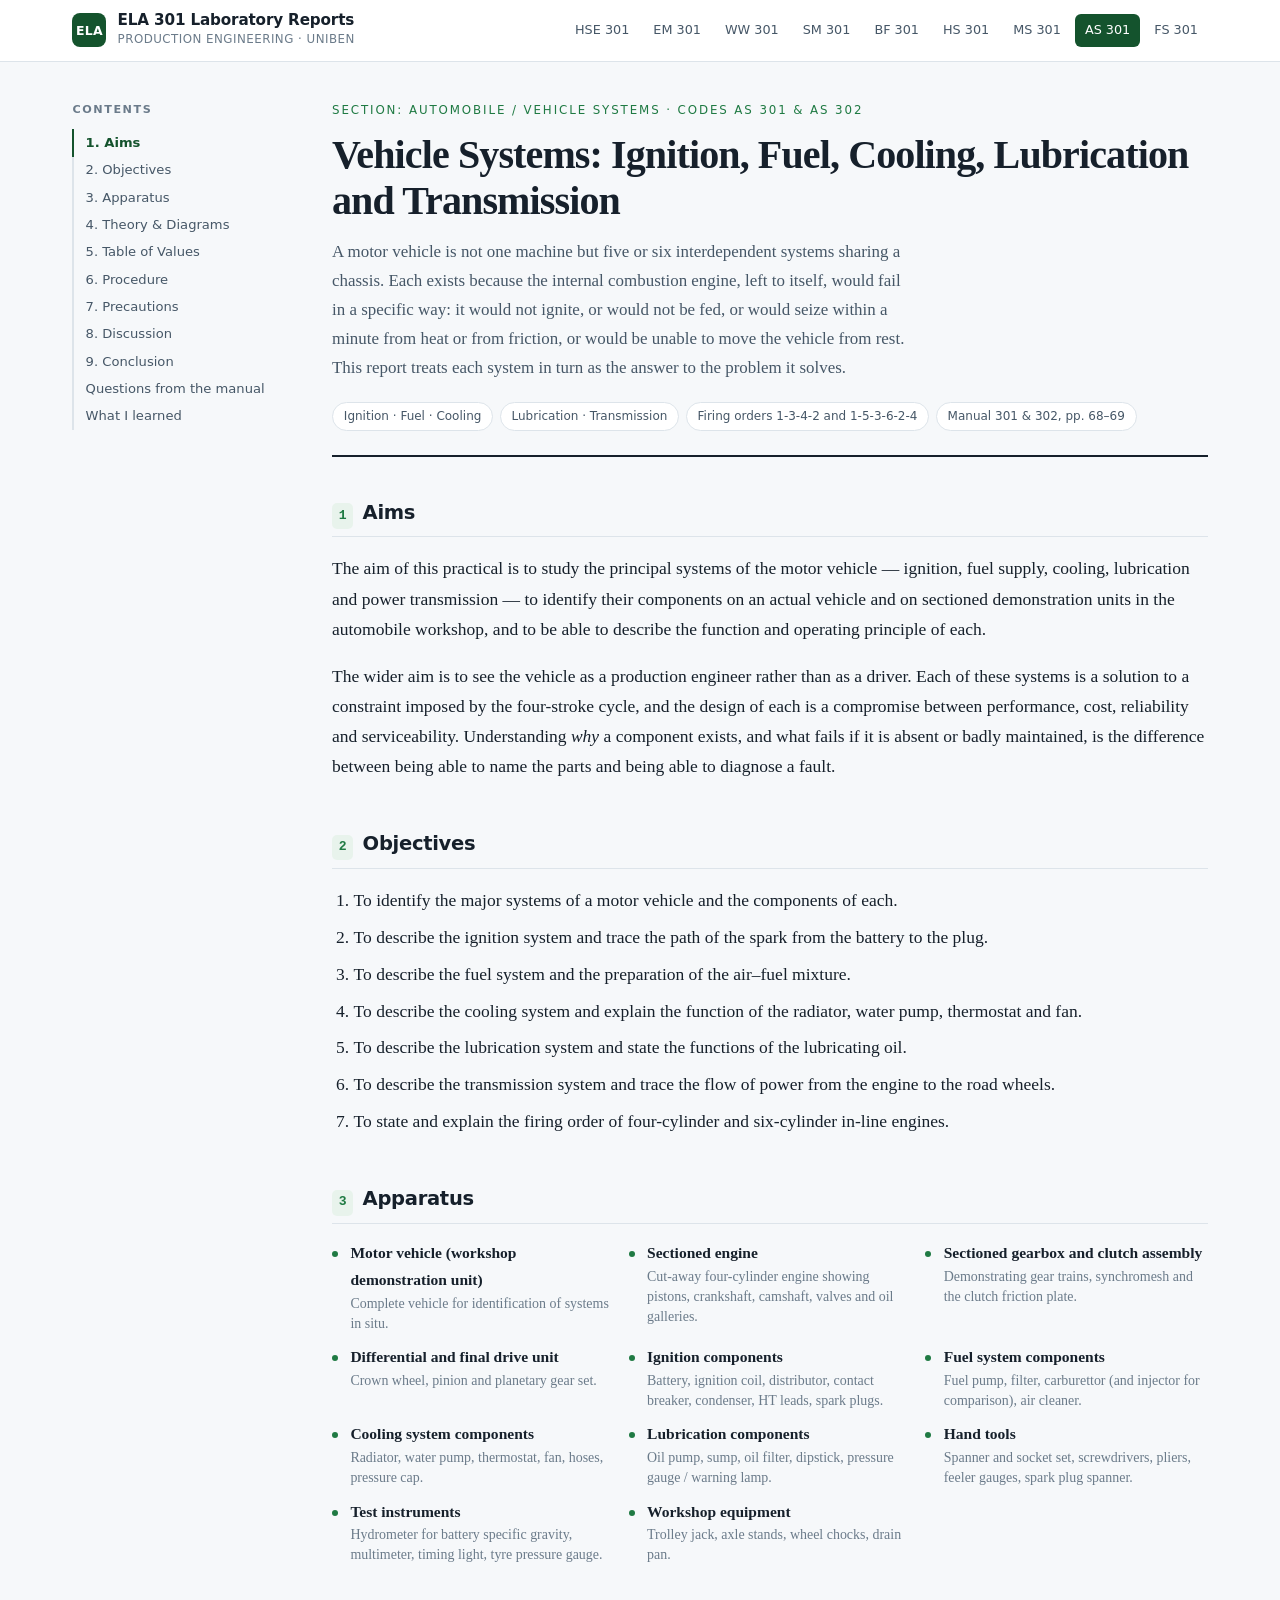
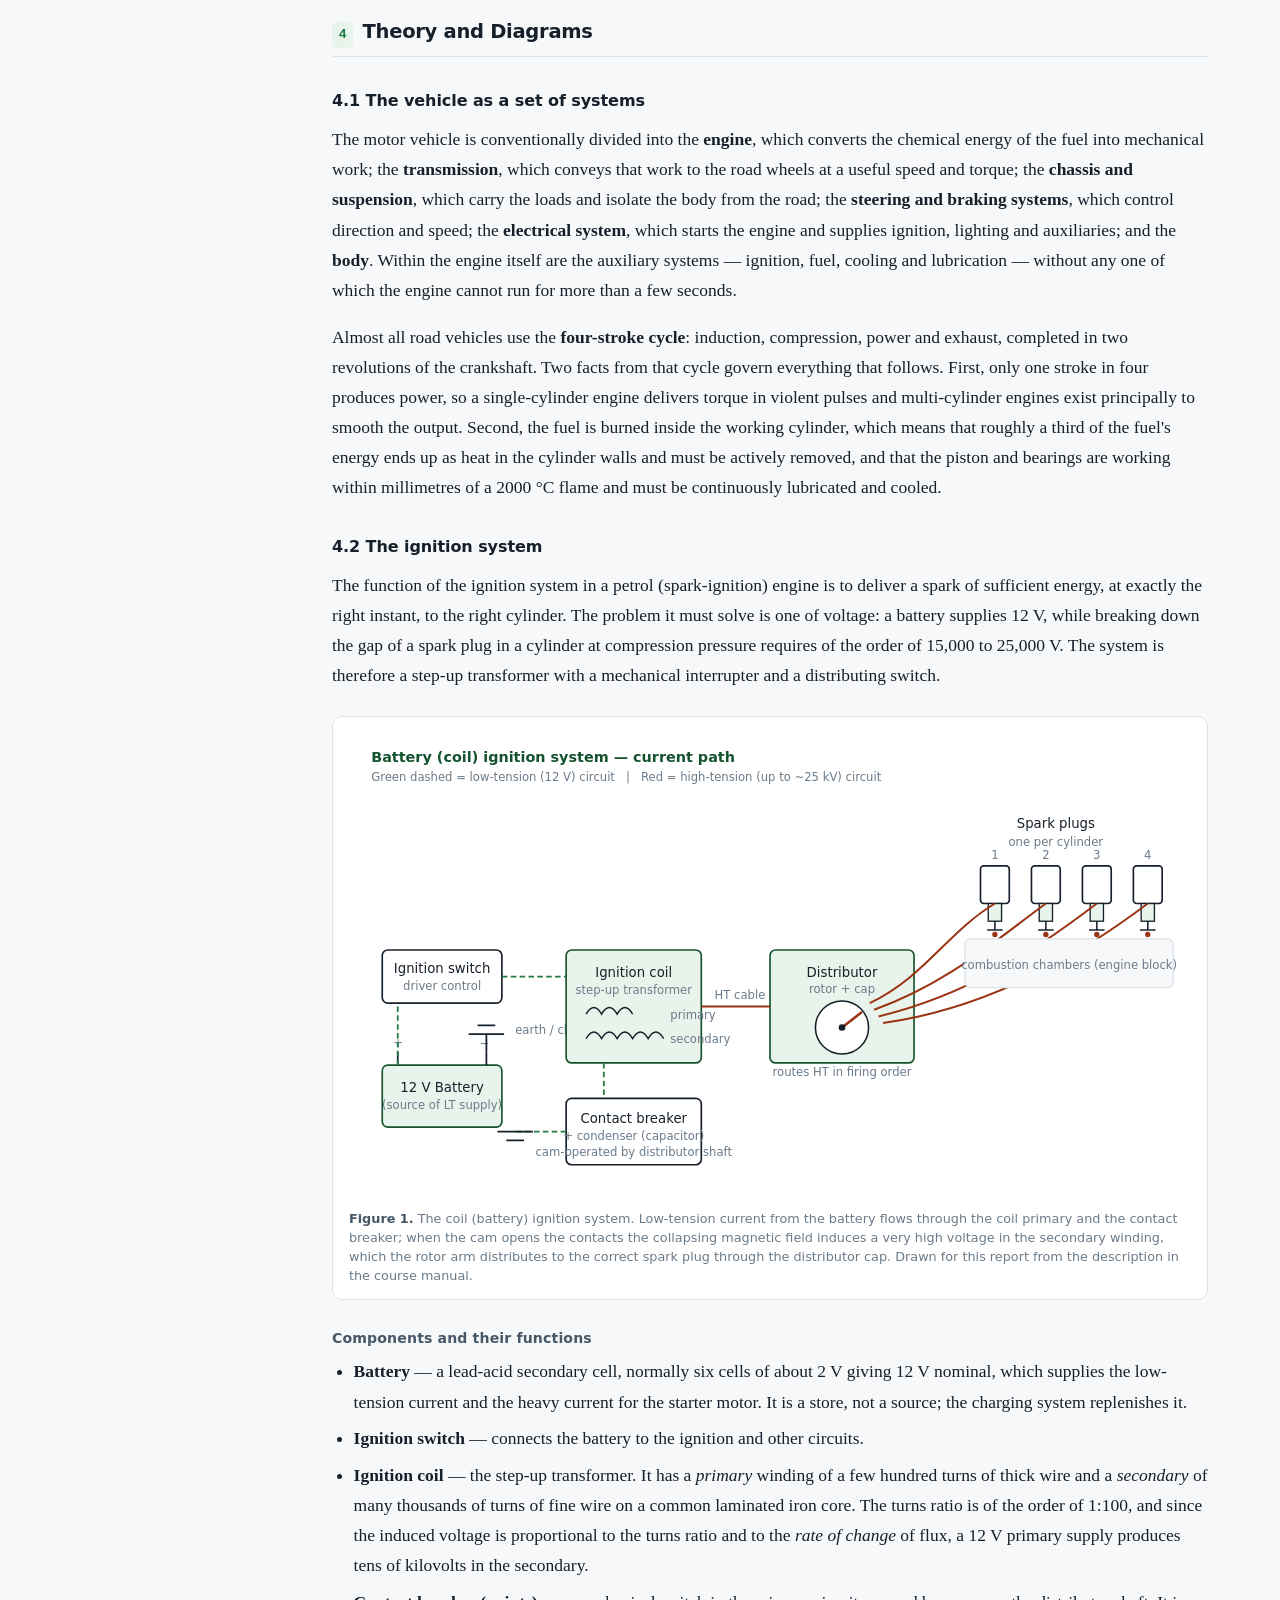
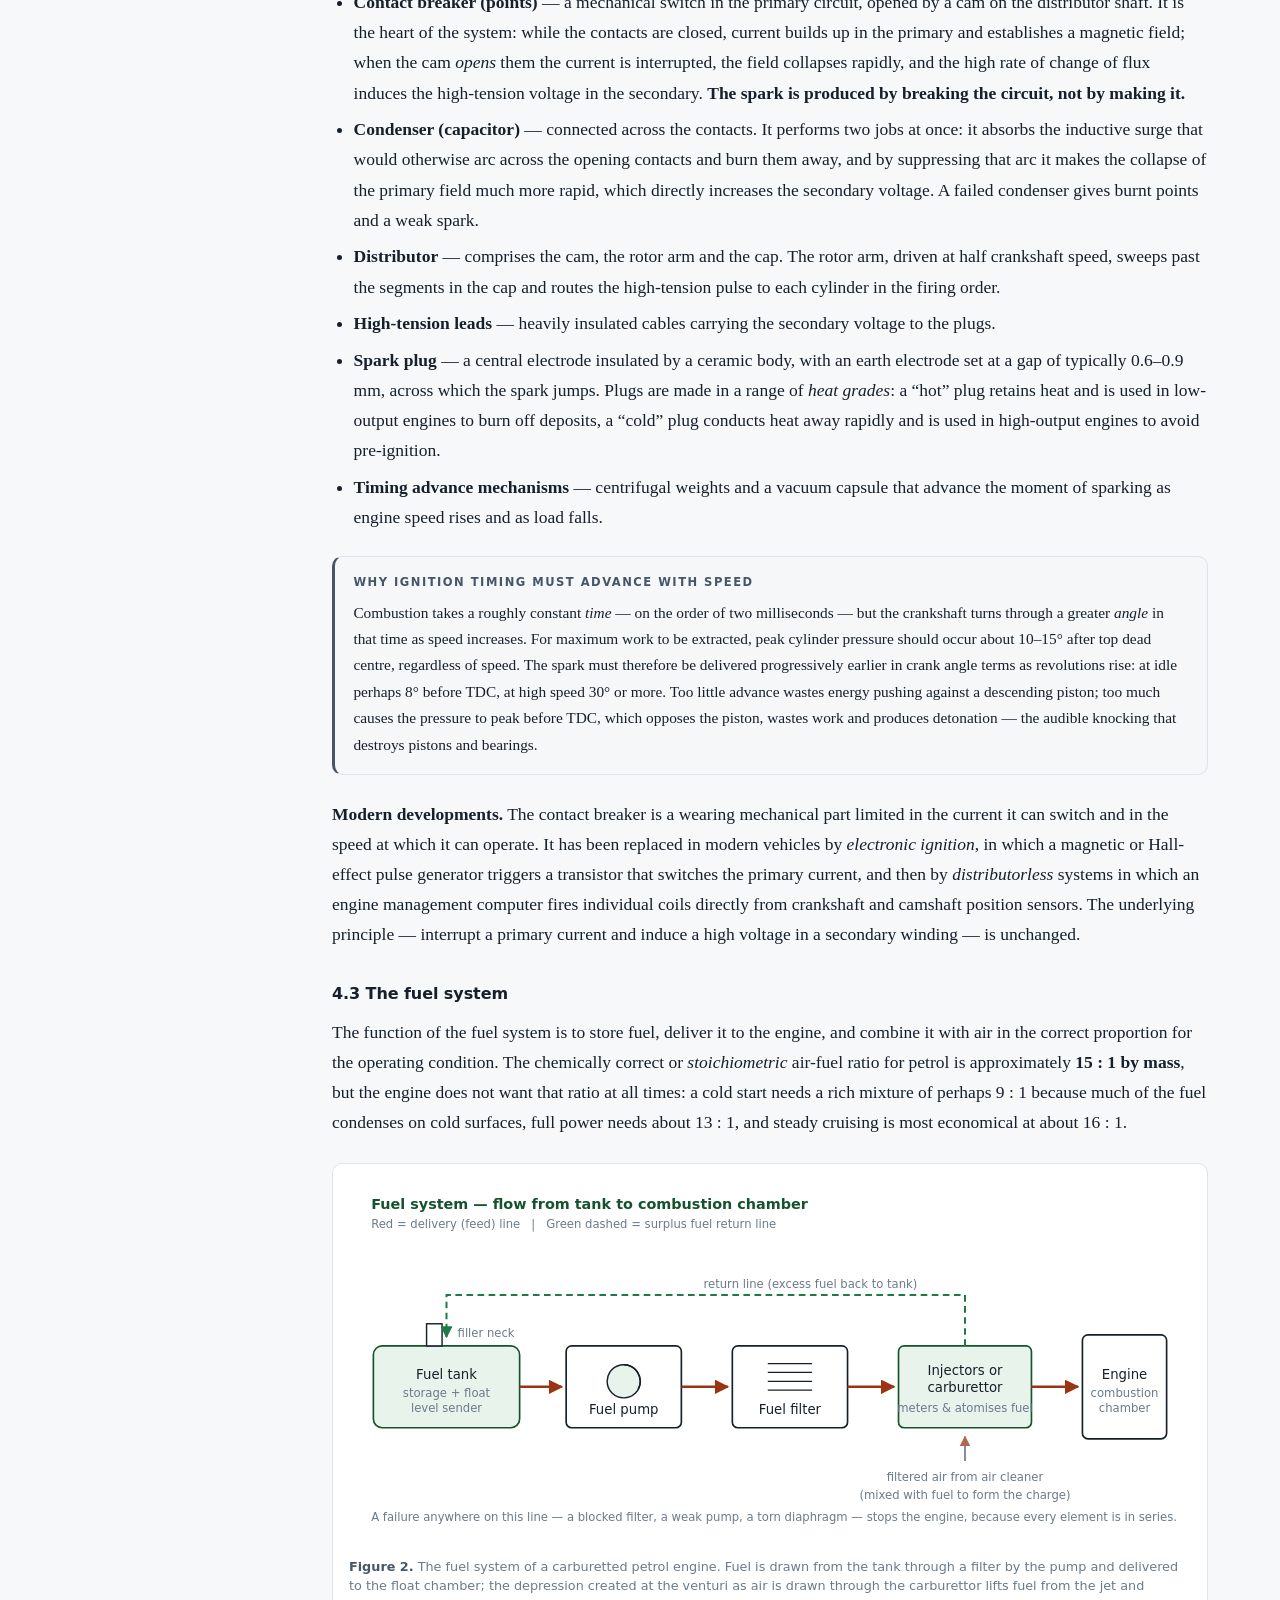
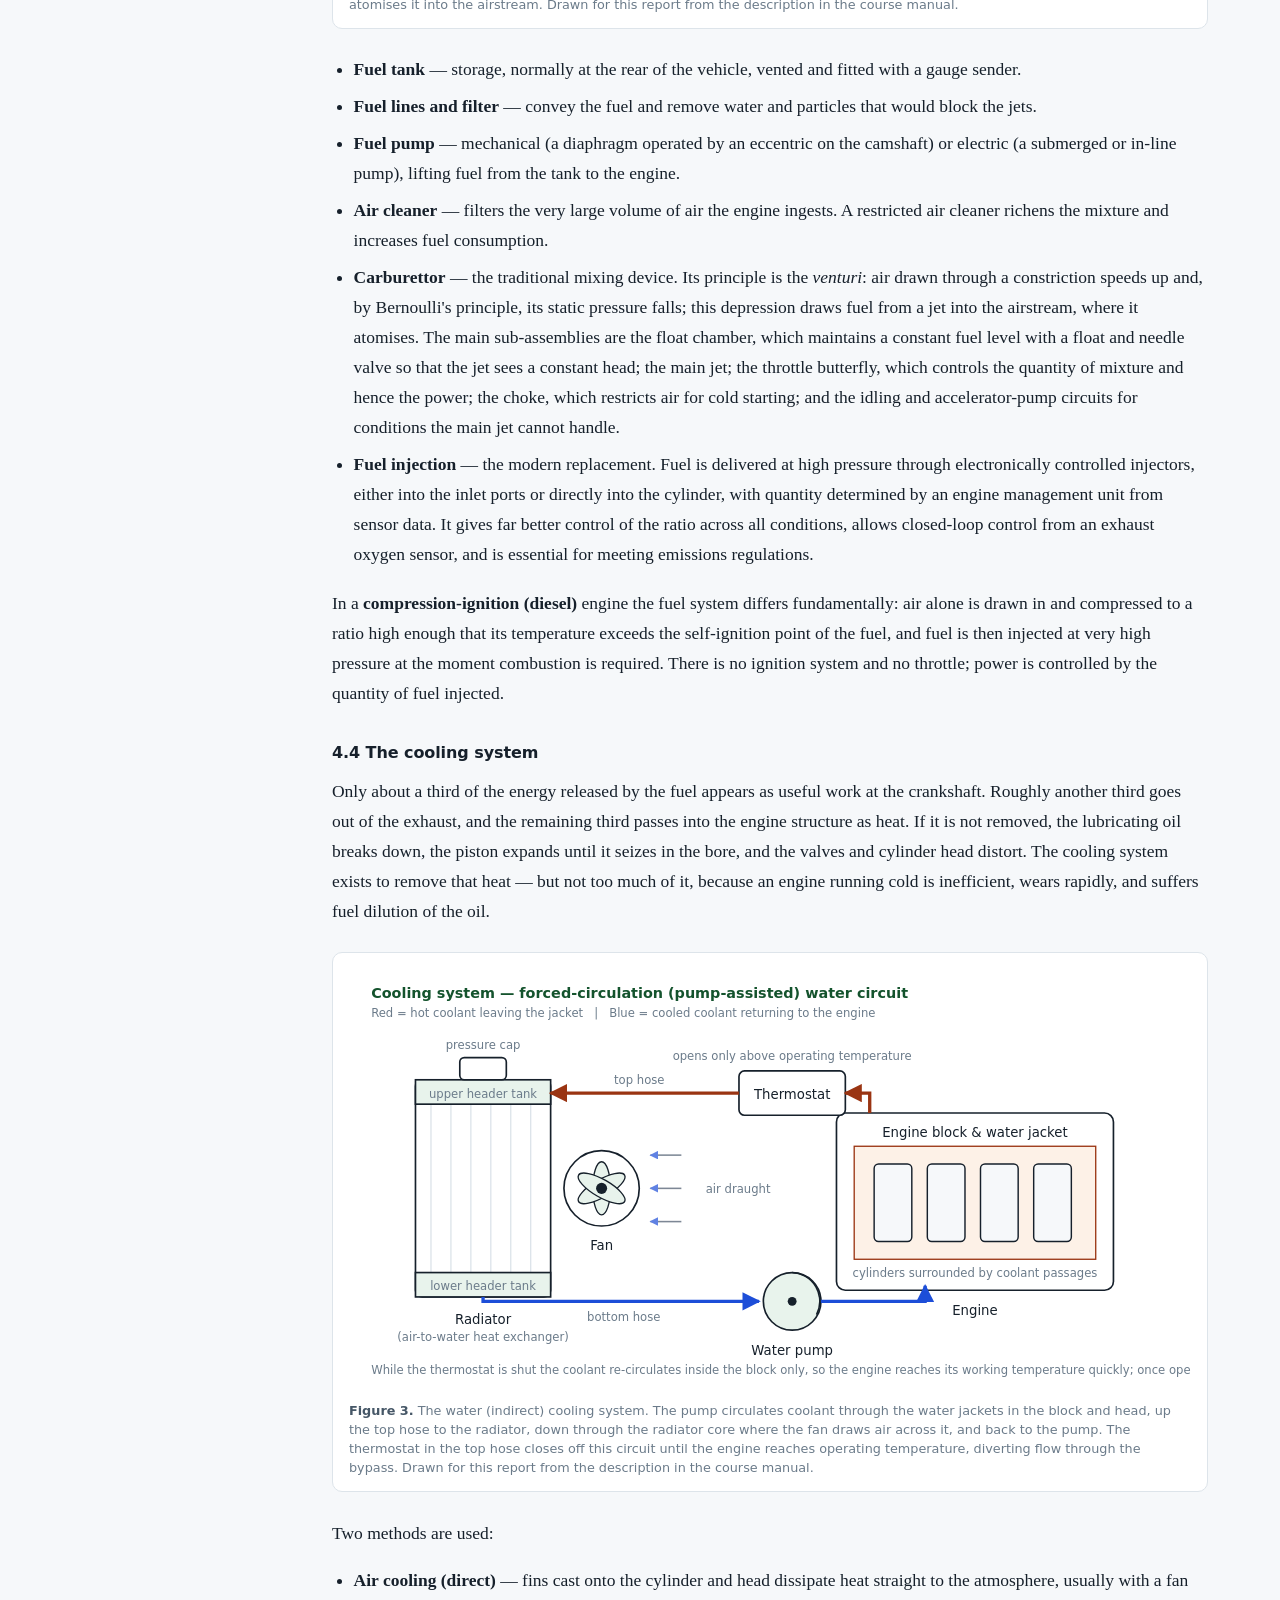
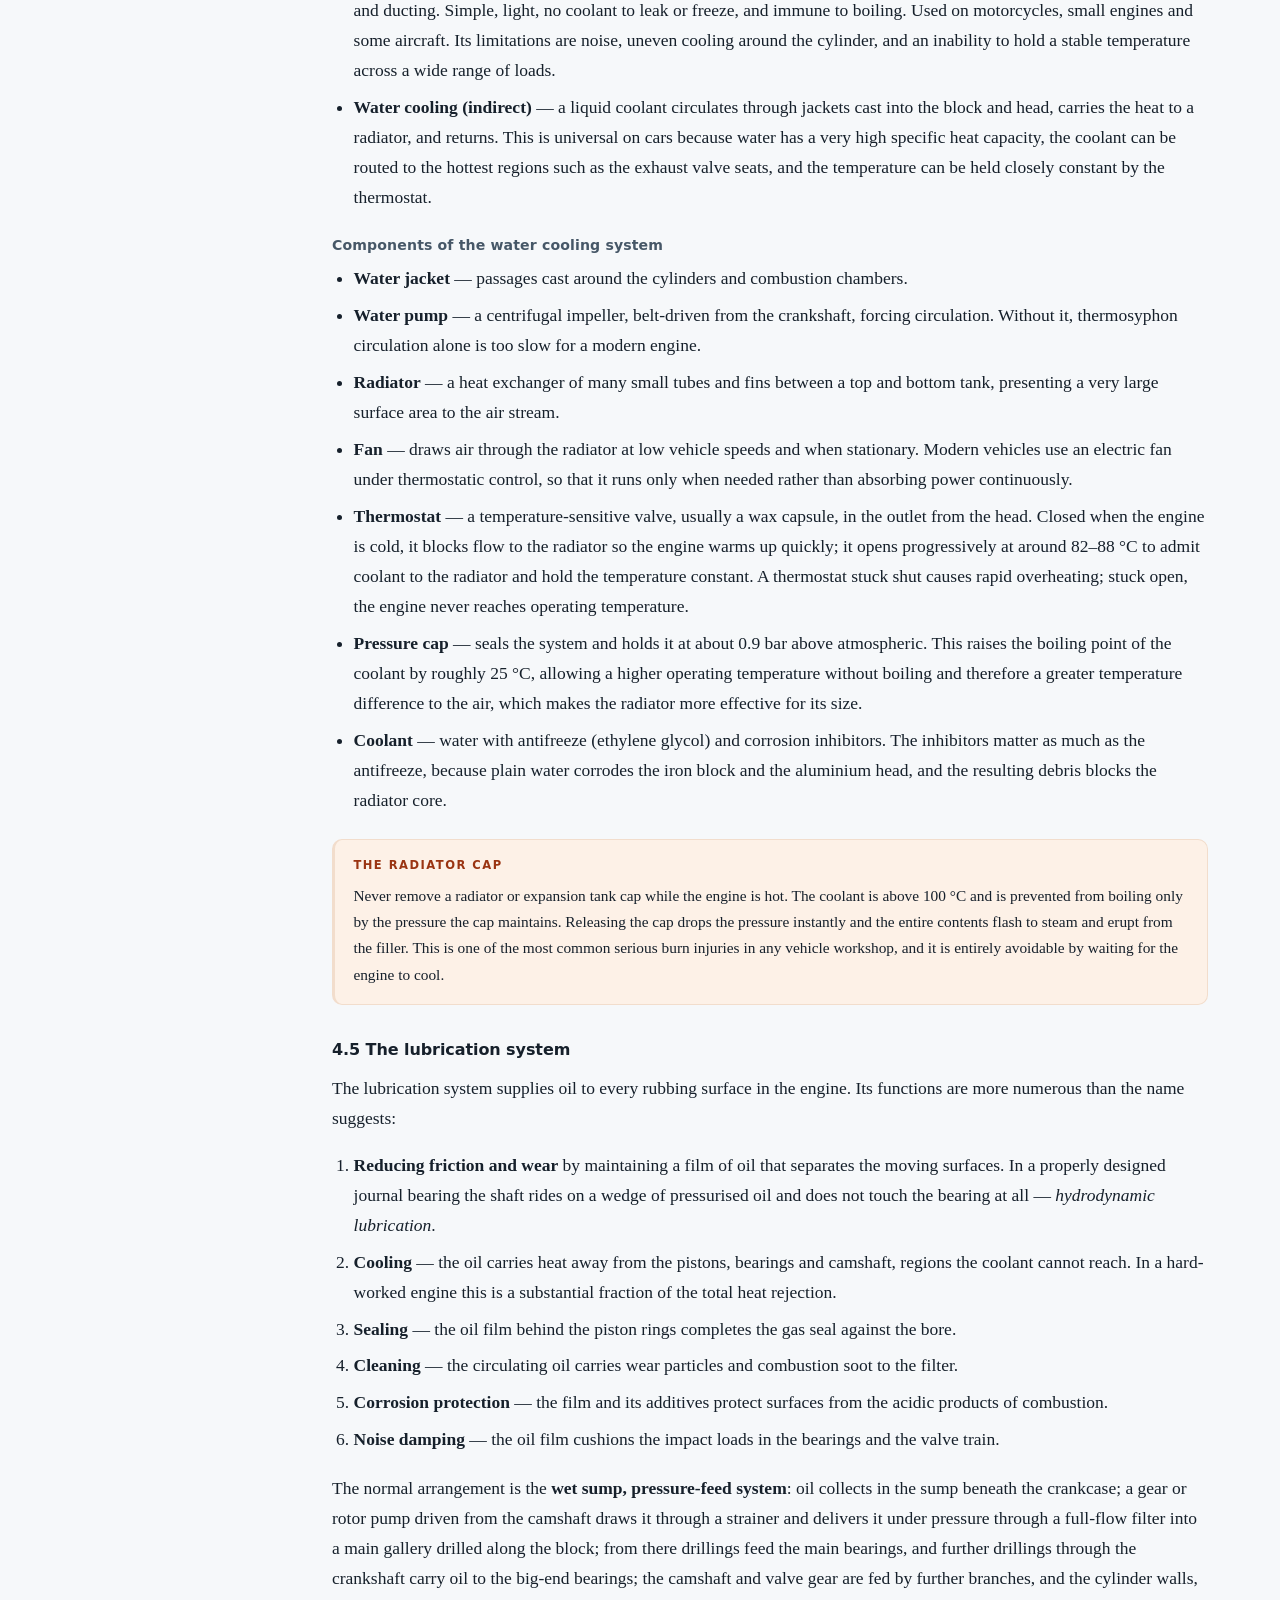
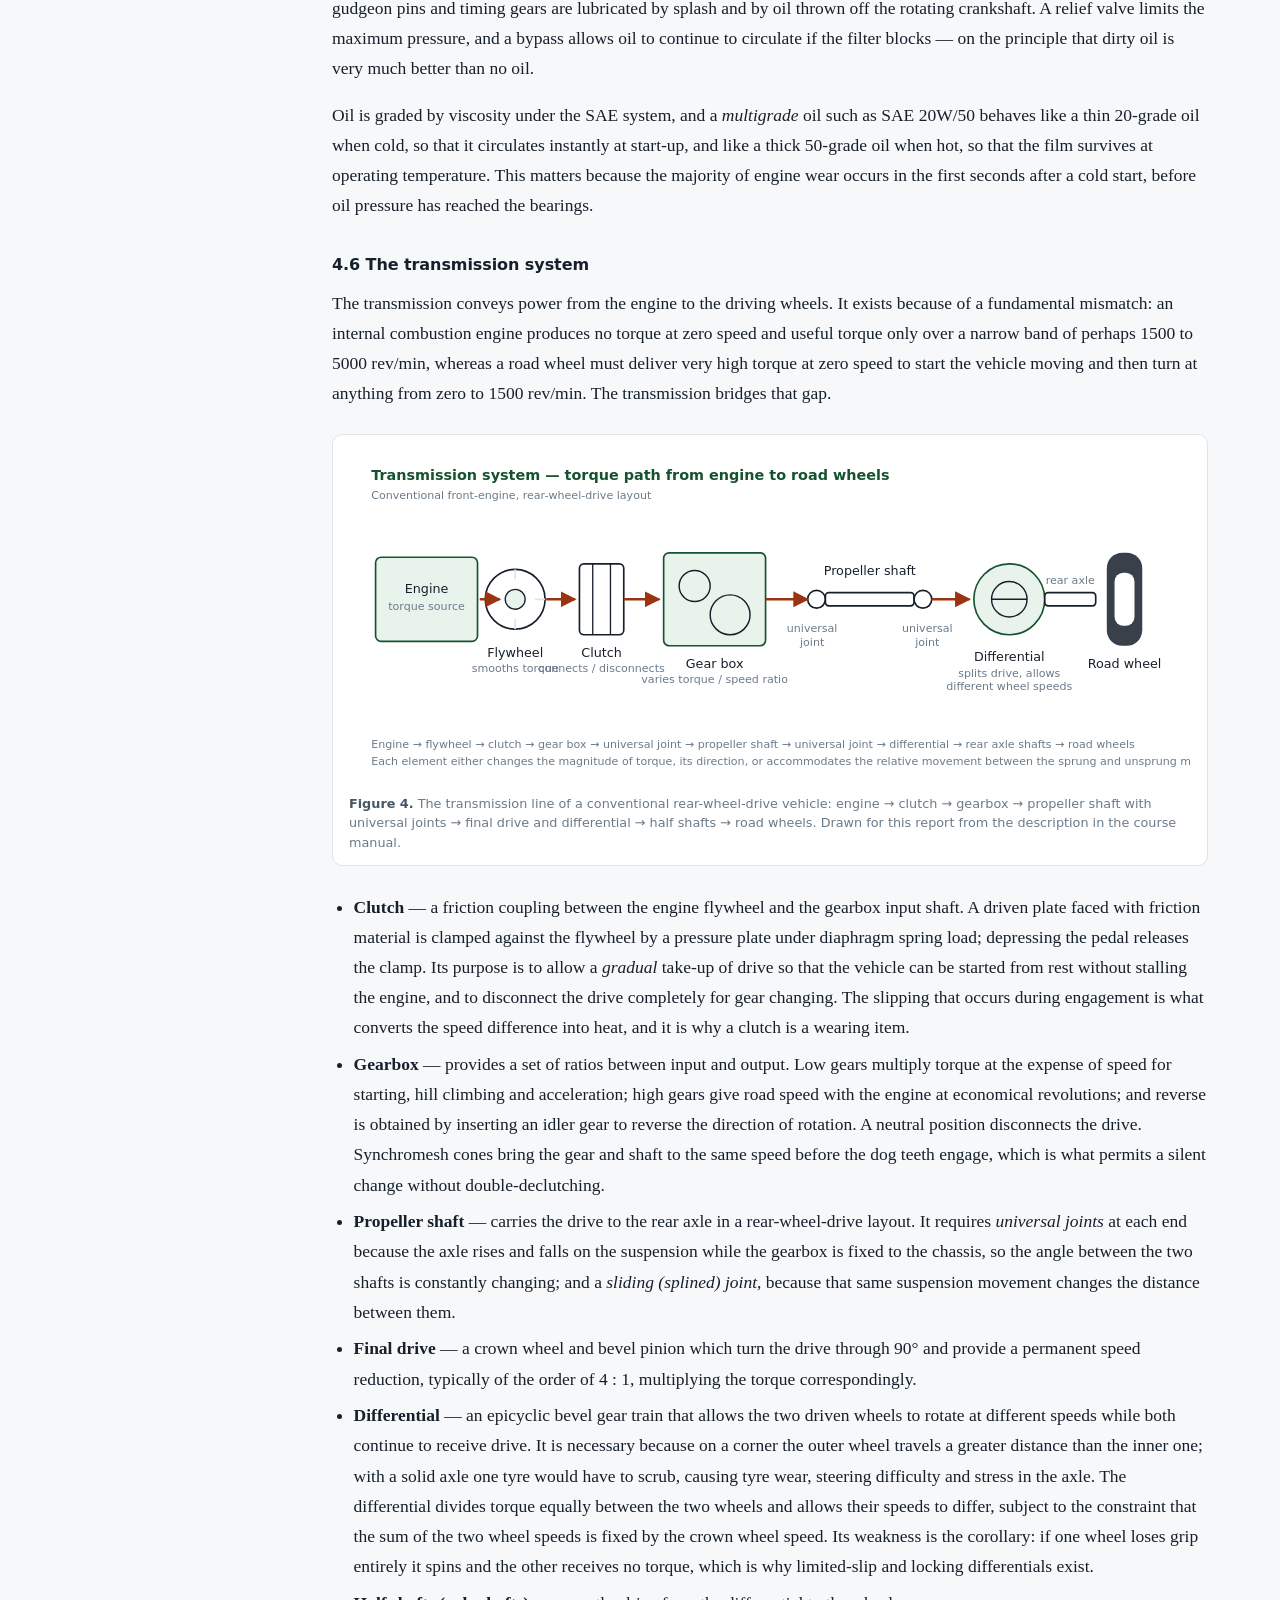
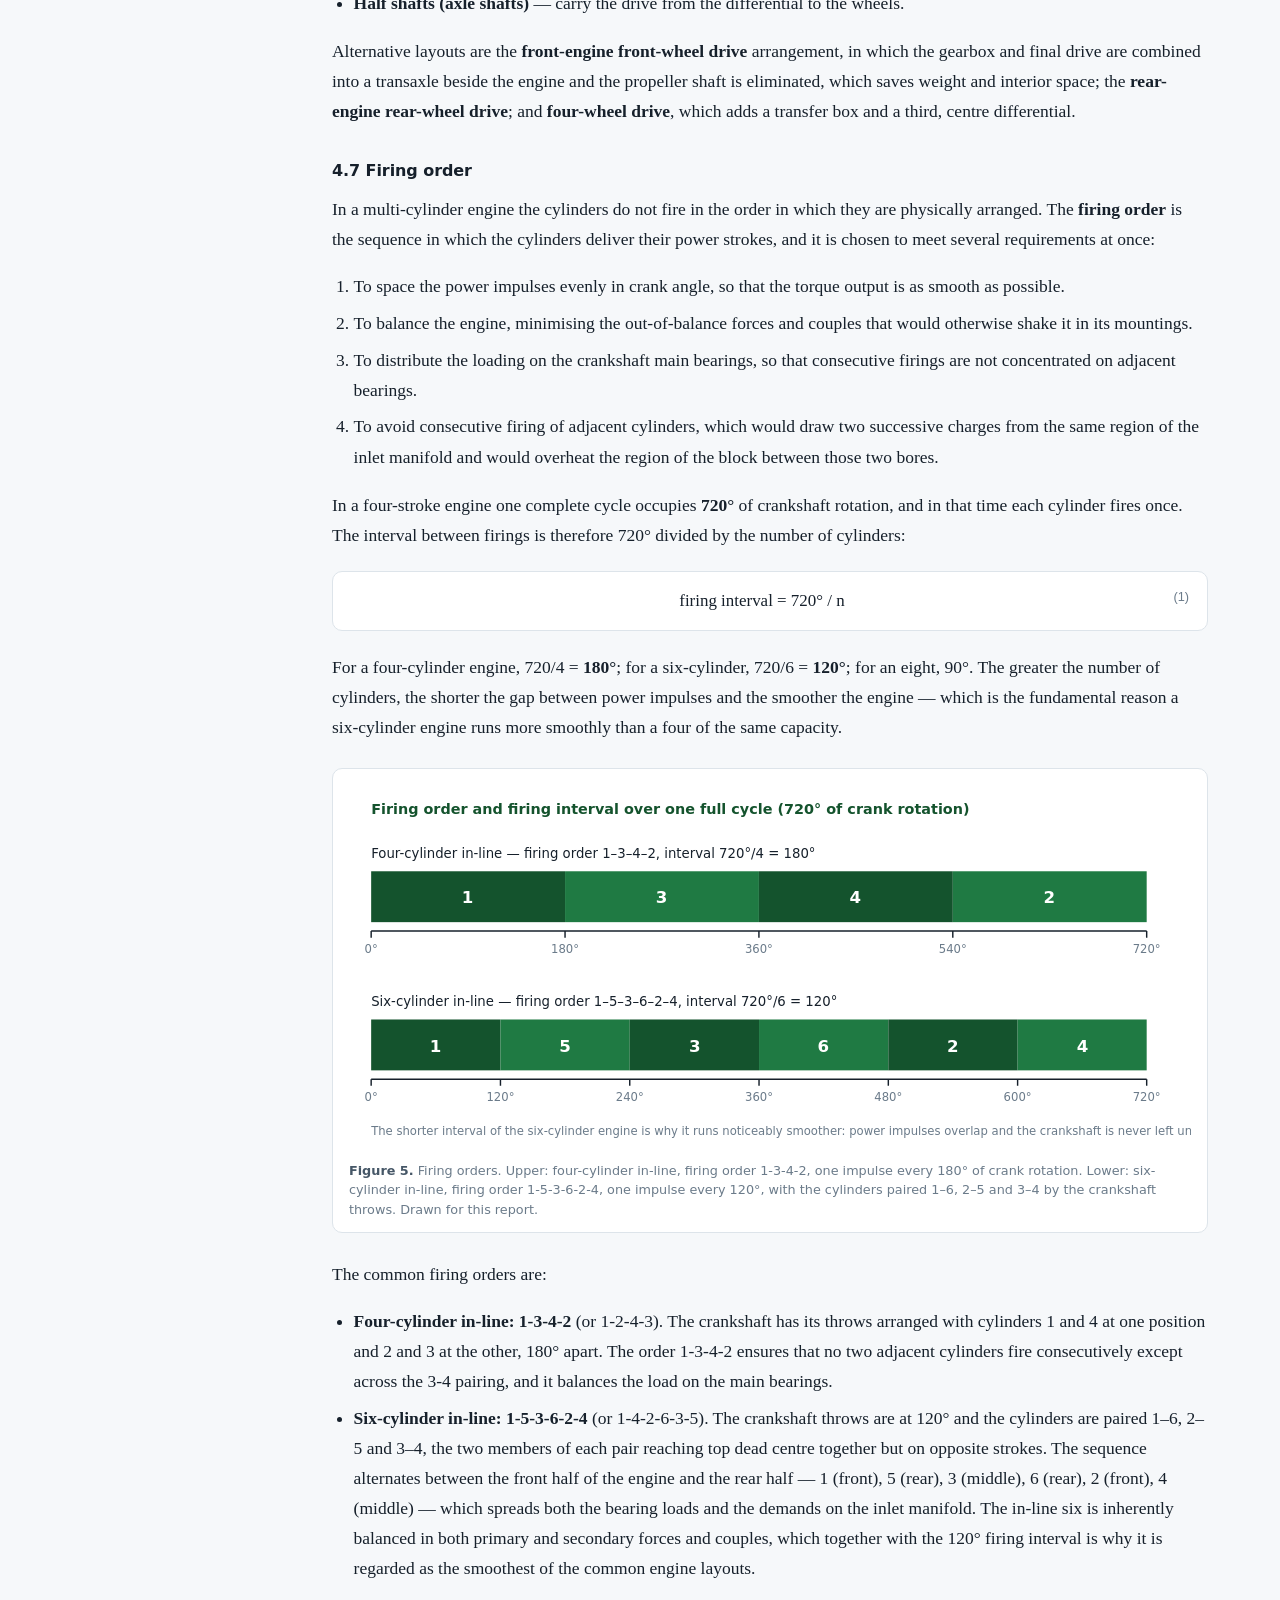
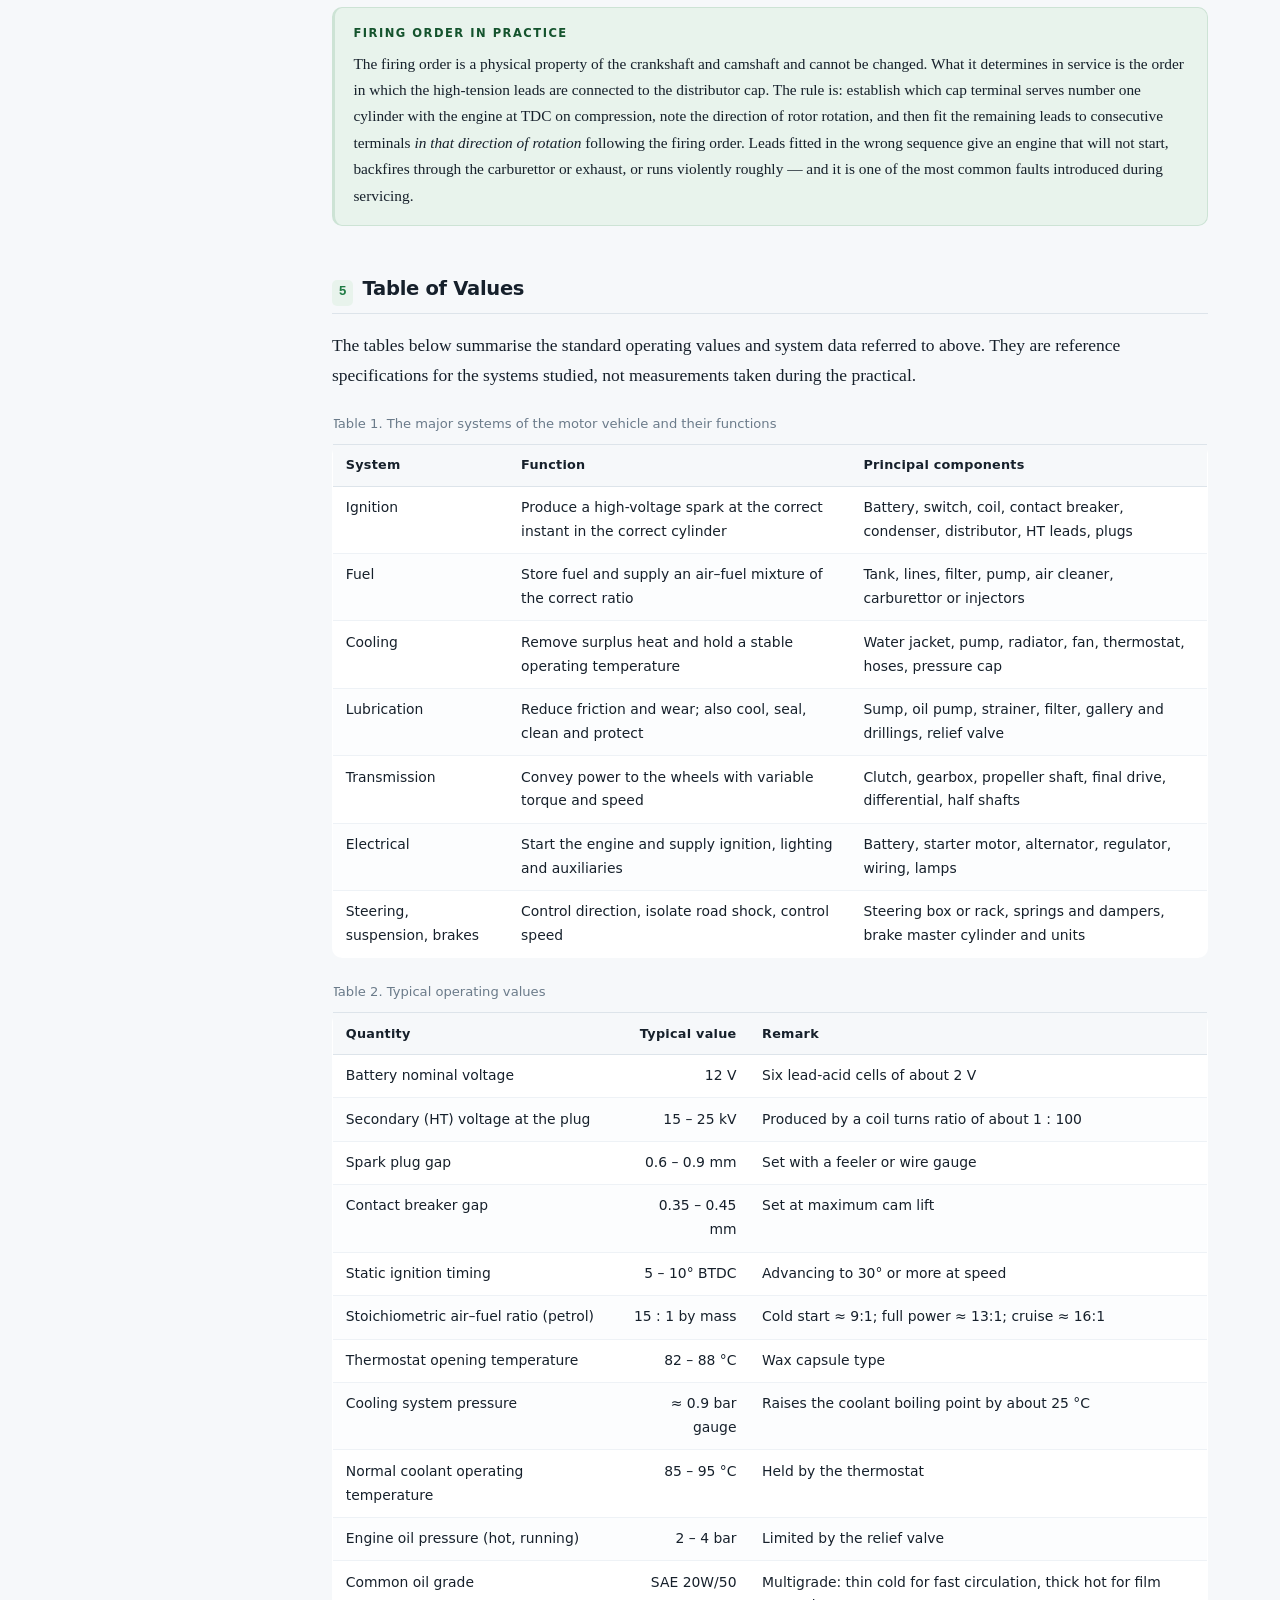
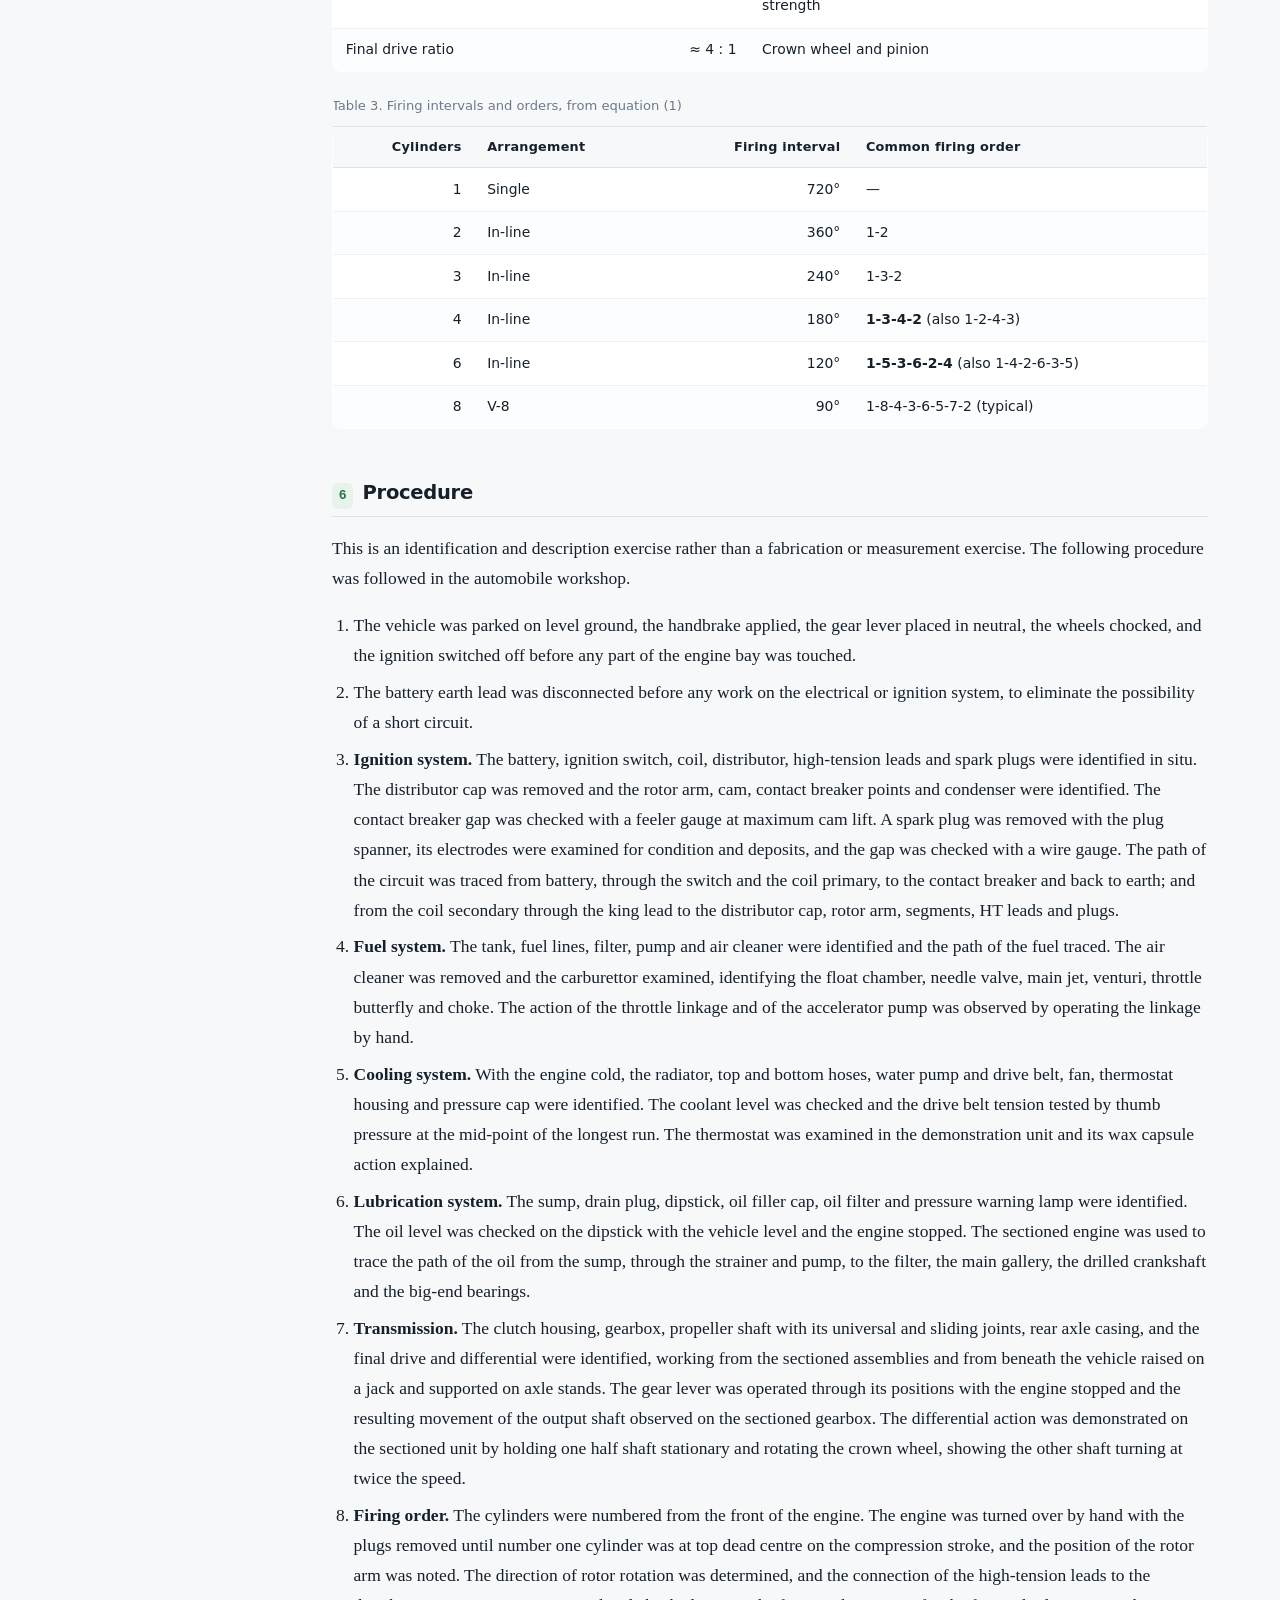
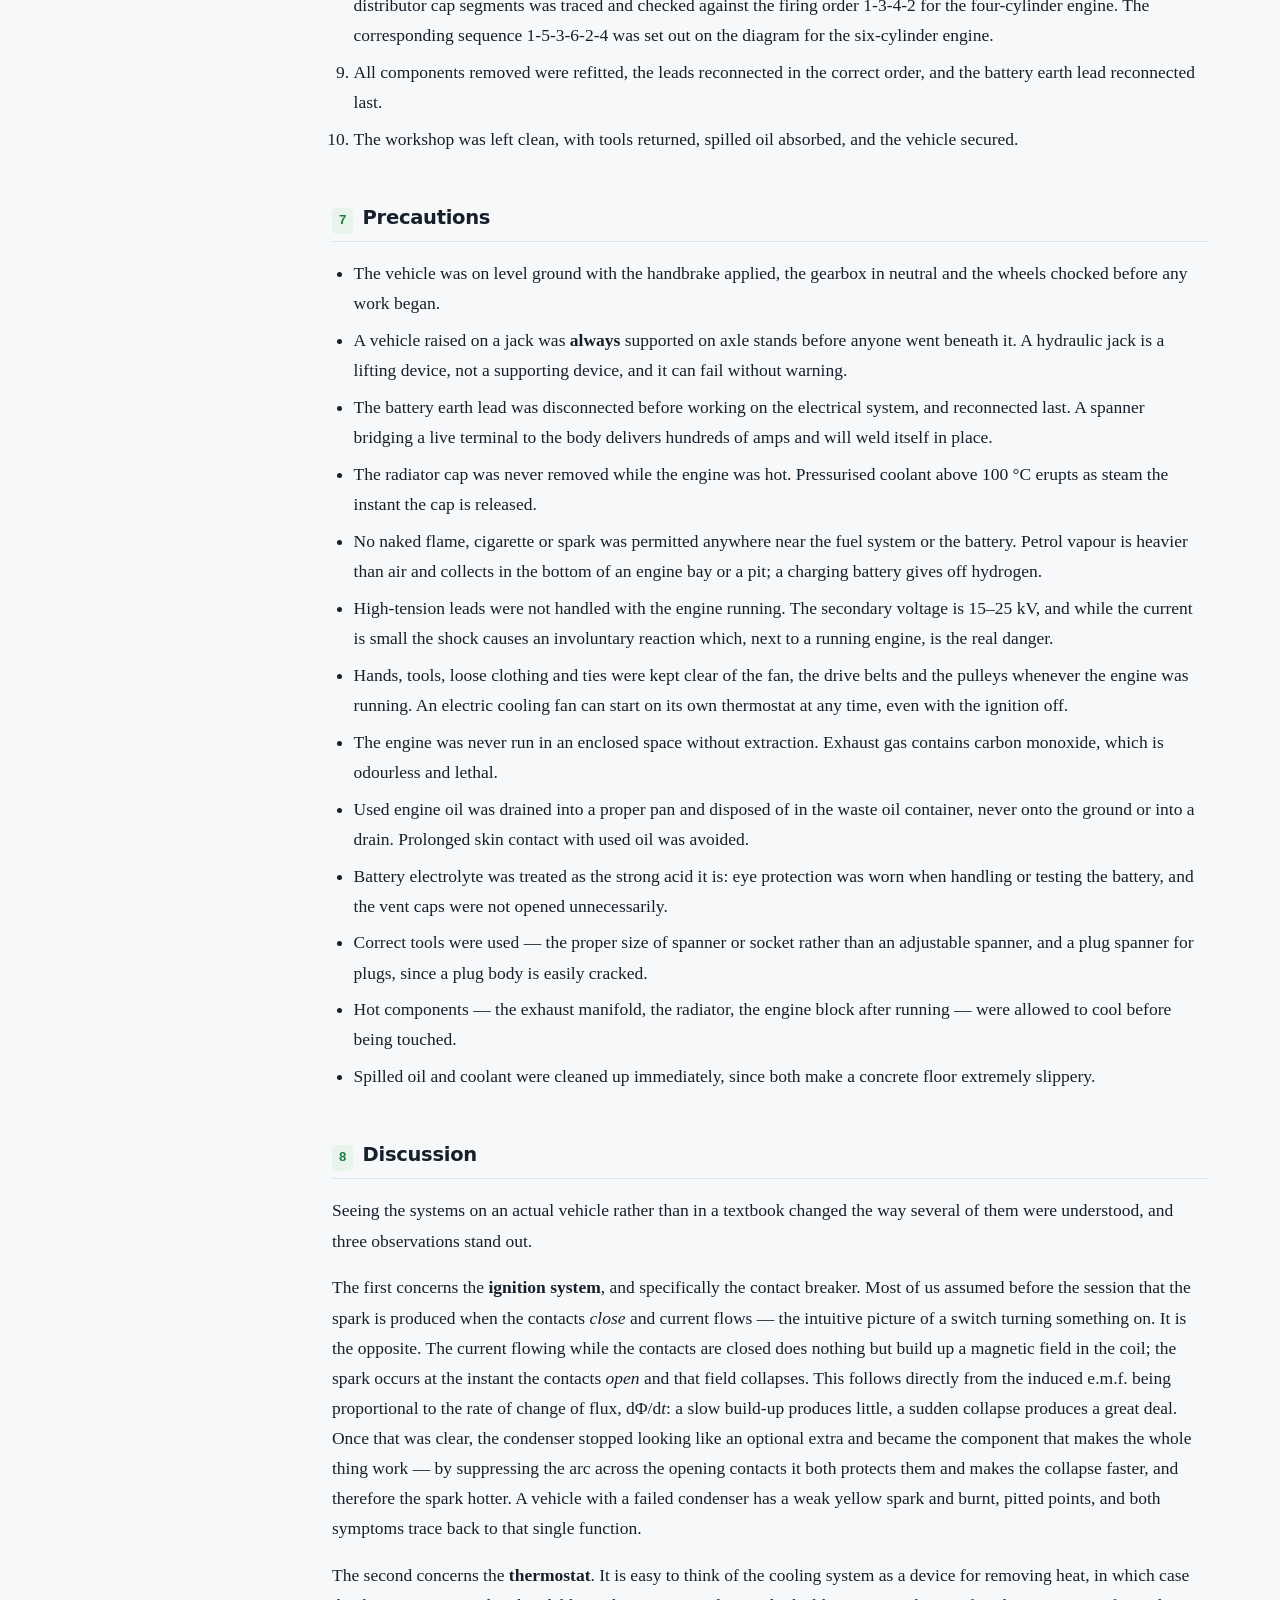
==== site/reports/as-301.html @ 121dc5e8 "Add ELA 301 laboratory reports website Full write-ups for all nine sections of the Production Engine" ====
<!DOCTYPE html>
<html lang="en">
<head>
<meta charset="utf-8">
<meta name="viewport" content="width=device-width, initial-scale=1">
<title>AS 301/302 — Vehicle Systems | ELA 301</title>
<meta name="description" content="Laboratory report on automobile systems: the ignition, fuel, cooling, lubrication and transmission systems of the motor vehicle, and engine firing orders.">
<link rel="stylesheet" href="../assets/styles.css">
</head>
<body>

<header class="masthead">
  <div class="masthead-inner">
    <a class="brand" href="../index.html">
      <span class="brand-mark">ELA</span>
      <span class="brand-text">
        <strong>ELA 301 Laboratory Reports</strong>
        <span>Production Engineering &middot; UNIBEN</span>
      </span>
    </a>
    <nav>
      <a href="hse-301.html">HSE 301</a>
      <a href="em-301.html">EM 301</a>
      <a href="ww-301.html">WW 301</a>
      <a href="sm-301.html">SM 301</a>
      <a href="bf-301.html">BF 301</a>
      <a href="hs-301.html">HS 301</a>
      <a href="ms-301.html">MS 301</a>
      <a class="current" href="as-301.html">AS 301</a>
      <a href="fs-301.html">FS 301</a>
    </nav>
  </div>
</header>

<div class="report-layout">

  <aside class="toc">
    <h4>Contents</h4>
    <ol>
      <li><a href="#aims">1. Aims</a></li>
      <li><a href="#objectives">2. Objectives</a></li>
      <li><a href="#apparatus">3. Apparatus</a></li>
      <li><a href="#theory">4. Theory &amp; Diagrams</a></li>
      <li><a href="#values">5. Table of Values</a></li>
      <li><a href="#procedure">6. Procedure</a></li>
      <li><a href="#precautions">7. Precautions</a></li>
      <li><a href="#discussion">8. Discussion</a></li>
      <li><a href="#conclusion">9. Conclusion</a></li>
      <li><a href="#questions">Questions from the manual</a></li>
      <li><a href="#learned">What I learned</a></li>
    </ol>
  </aside>

  <article class="report">

    <header class="report-header">
      <p class="kicker">Section: Automobile / Vehicle Systems &middot; Codes AS 301 &amp; AS 302</p>
      <h1>Vehicle Systems: Ignition, Fuel, Cooling, Lubrication and Transmission</h1>
      <p class="standfirst">A motor vehicle is not one machine but five or six interdependent systems sharing a chassis. Each exists because the internal combustion engine, left to itself, would fail in a specific way: it would not ignite, or would not be fed, or would seize within a minute from heat or from friction, or would be unable to move the vehicle from rest. This report treats each system in turn as the answer to the problem it solves.</p>
      <div class="tagrow">
        <span>Ignition &middot; Fuel &middot; Cooling</span>
        <span>Lubrication &middot; Transmission</span>
        <span>Firing orders 1-3-4-2 and 1-5-3-6-2-4</span>
        <span>Manual 301 &amp; 302, pp. 68&ndash;69</span>
      </div>
    </header>

    <section class="block" id="aims">
      <h2><span class="num">1</span> Aims</h2>
      <p>The aim of this practical is to study the principal systems of the motor vehicle &mdash; ignition, fuel supply, cooling, lubrication and power transmission &mdash; to identify their components on an actual vehicle and on sectioned demonstration units in the automobile workshop, and to be able to describe the function and operating principle of each.</p>
      <p>The wider aim is to see the vehicle as a production engineer rather than as a driver. Each of these systems is a solution to a constraint imposed by the four-stroke cycle, and the design of each is a compromise between performance, cost, reliability and serviceability. Understanding <em>why</em> a component exists, and what fails if it is absent or badly maintained, is the difference between being able to name the parts and being able to diagnose a fault.</p>
    </section>

    <section class="block" id="objectives">
      <h2><span class="num">2</span> Objectives</h2>
      <ol>
        <li>To identify the major systems of a motor vehicle and the components of each.</li>
        <li>To describe the ignition system and trace the path of the spark from the battery to the plug.</li>
        <li>To describe the fuel system and the preparation of the air&ndash;fuel mixture.</li>
        <li>To describe the cooling system and explain the function of the radiator, water pump, thermostat and fan.</li>
        <li>To describe the lubrication system and state the functions of the lubricating oil.</li>
        <li>To describe the transmission system and trace the flow of power from the engine to the road wheels.</li>
        <li>To state and explain the firing order of four-cylinder and six-cylinder in-line engines.</li>
      </ol>
    </section>

    <section class="block" id="apparatus">
      <h2><span class="num">3</span> Apparatus</h2>
      <ul class="apparatus">
        <li><b>Motor vehicle (workshop demonstration unit)</b><span>Complete vehicle for identification of systems in situ.</span></li>
        <li><b>Sectioned engine</b><span>Cut-away four-cylinder engine showing pistons, crankshaft, camshaft, valves and oil galleries.</span></li>
        <li><b>Sectioned gearbox and clutch assembly</b><span>Demonstrating gear trains, synchromesh and the clutch friction plate.</span></li>
        <li><b>Differential and final drive unit</b><span>Crown wheel, pinion and planetary gear set.</span></li>
        <li><b>Ignition components</b><span>Battery, ignition coil, distributor, contact breaker, condenser, HT leads, spark plugs.</span></li>
        <li><b>Fuel system components</b><span>Fuel pump, filter, carburettor (and injector for comparison), air cleaner.</span></li>
        <li><b>Cooling system components</b><span>Radiator, water pump, thermostat, fan, hoses, pressure cap.</span></li>
        <li><b>Lubrication components</b><span>Oil pump, sump, oil filter, dipstick, pressure gauge / warning lamp.</span></li>
        <li><b>Hand tools</b><span>Spanner and socket set, screwdrivers, pliers, feeler gauges, spark plug spanner.</span></li>
        <li><b>Test instruments</b><span>Hydrometer for battery specific gravity, multimeter, timing light, tyre pressure gauge.</span></li>
        <li><b>Workshop equipment</b><span>Trolley jack, axle stands, wheel chocks, drain pan.</span></li>
      </ul>
    </section>

    <section class="block" id="theory">
      <h2><span class="num">4</span> Theory and Diagrams</h2>

      <h3>4.1 The vehicle as a set of systems</h3>
      <p>The motor vehicle is conventionally divided into the <strong>engine</strong>, which converts the chemical energy of the fuel into mechanical work; the <strong>transmission</strong>, which conveys that work to the road wheels at a useful speed and torque; the <strong>chassis and suspension</strong>, which carry the loads and isolate the body from the road; the <strong>steering and braking systems</strong>, which control direction and speed; the <strong>electrical system</strong>, which starts the engine and supplies ignition, lighting and auxiliaries; and the <strong>body</strong>. Within the engine itself are the auxiliary systems &mdash; ignition, fuel, cooling and lubrication &mdash; without any one of which the engine cannot run for more than a few seconds.</p>
      <p>Almost all road vehicles use the <strong>four-stroke cycle</strong>: induction, compression, power and exhaust, completed in two revolutions of the crankshaft. Two facts from that cycle govern everything that follows. First, only one stroke in four produces power, so a single-cylinder engine delivers torque in violent pulses and multi-cylinder engines exist principally to smooth the output. Second, the fuel is burned inside the working cylinder, which means that roughly a third of the fuel's energy ends up as heat in the cylinder walls and must be actively removed, and that the piston and bearings are working within millimetres of a 2000 &deg;C flame and must be continuously lubricated and cooled.</p>

      <h3>4.2 The ignition system</h3>
      <p>The function of the ignition system in a petrol (spark-ignition) engine is to deliver a spark of sufficient energy, at exactly the right instant, to the right cylinder. The problem it must solve is one of voltage: a battery supplies 12 V, while breaking down the gap of a spark plug in a cylinder at compression pressure requires of the order of 15,000 to 25,000 V. The system is therefore a step-up transformer with a mechanical interrupter and a distributing switch.</p>

      <figure>
        <img src="../assets/figures/as-ignition.svg" alt="Schematic of a coil ignition system showing battery, ignition switch, coil primary and secondary windings, contact breaker, condenser, distributor cap, rotor arm, high tension leads and four spark plugs">
        <figcaption><b>Figure 1.</b> The coil (battery) ignition system. Low-tension current from the battery flows through the coil primary and the contact breaker; when the cam opens the contacts the collapsing magnetic field induces a very high voltage in the secondary winding, which the rotor arm distributes to the correct spark plug through the distributor cap. Drawn for this report from the description in the course manual.</figcaption>
      </figure>

      <h4>Components and their functions</h4>
      <ul>
        <li><strong>Battery</strong> &mdash; a lead-acid secondary cell, normally six cells of about 2 V giving 12 V nominal, which supplies the low-tension current and the heavy current for the starter motor. It is a store, not a source; the charging system replenishes it.</li>
        <li><strong>Ignition switch</strong> &mdash; connects the battery to the ignition and other circuits.</li>
        <li><strong>Ignition coil</strong> &mdash; the step-up transformer. It has a <em>primary</em> winding of a few hundred turns of thick wire and a <em>secondary</em> of many thousands of turns of fine wire on a common laminated iron core. The turns ratio is of the order of 1:100, and since the induced voltage is proportional to the turns ratio and to the <em>rate of change</em> of flux, a 12 V primary supply produces tens of kilovolts in the secondary.</li>
        <li><strong>Contact breaker (points)</strong> &mdash; a mechanical switch in the primary circuit, opened by a cam on the distributor shaft. It is the heart of the system: while the contacts are closed, current builds up in the primary and establishes a magnetic field; when the cam <em>opens</em> them the current is interrupted, the field collapses rapidly, and the high rate of change of flux induces the high-tension voltage in the secondary. <strong>The spark is produced by breaking the circuit, not by making it.</strong></li>
        <li><strong>Condenser (capacitor)</strong> &mdash; connected across the contacts. It performs two jobs at once: it absorbs the inductive surge that would otherwise arc across the opening contacts and burn them away, and by suppressing that arc it makes the collapse of the primary field much more rapid, which directly increases the secondary voltage. A failed condenser gives burnt points and a weak spark.</li>
        <li><strong>Distributor</strong> &mdash; comprises the cam, the rotor arm and the cap. The rotor arm, driven at half crankshaft speed, sweeps past the segments in the cap and routes the high-tension pulse to each cylinder in the firing order.</li>
        <li><strong>High-tension leads</strong> &mdash; heavily insulated cables carrying the secondary voltage to the plugs.</li>
        <li><strong>Spark plug</strong> &mdash; a central electrode insulated by a ceramic body, with an earth electrode set at a gap of typically 0.6&ndash;0.9 mm, across which the spark jumps. Plugs are made in a range of <em>heat grades</em>: a &ldquo;hot&rdquo; plug retains heat and is used in low-output engines to burn off deposits, a &ldquo;cold&rdquo; plug conducts heat away rapidly and is used in high-output engines to avoid pre-ignition.</li>
        <li><strong>Timing advance mechanisms</strong> &mdash; centrifugal weights and a vacuum capsule that advance the moment of sparking as engine speed rises and as load falls.</li>
      </ul>

      <div class="insight">
        <span class="lbl">Why ignition timing must advance with speed</span>
        <p>Combustion takes a roughly constant <em>time</em> &mdash; on the order of two milliseconds &mdash; but the crankshaft turns through a greater <em>angle</em> in that time as speed increases. For maximum work to be extracted, peak cylinder pressure should occur about 10&ndash;15&deg; after top dead centre, regardless of speed. The spark must therefore be delivered progressively earlier in crank angle terms as revolutions rise: at idle perhaps 8&deg; before TDC, at high speed 30&deg; or more. Too little advance wastes energy pushing against a descending piston; too much causes the pressure to peak before TDC, which opposes the piston, wastes work and produces detonation &mdash; the audible knocking that destroys pistons and bearings.</p>
      </div>

      <p><strong>Modern developments.</strong> The contact breaker is a wearing mechanical part limited in the current it can switch and in the speed at which it can operate. It has been replaced in modern vehicles by <em>electronic ignition</em>, in which a magnetic or Hall-effect pulse generator triggers a transistor that switches the primary current, and then by <em>distributorless</em> systems in which an engine management computer fires individual coils directly from crankshaft and camshaft position sensors. The underlying principle &mdash; interrupt a primary current and induce a high voltage in a secondary winding &mdash; is unchanged.</p>

      <h3>4.3 The fuel system</h3>
      <p>The function of the fuel system is to store fuel, deliver it to the engine, and combine it with air in the correct proportion for the operating condition. The chemically correct or <em>stoichiometric</em> air-fuel ratio for petrol is approximately <strong>15 : 1 by mass</strong>, but the engine does not want that ratio at all times: a cold start needs a rich mixture of perhaps 9 : 1 because much of the fuel condenses on cold surfaces, full power needs about 13 : 1, and steady cruising is most economical at about 16 : 1.</p>

      <figure>
        <img src="../assets/figures/as-fuel.svg" alt="Schematic of a petrol fuel system showing fuel tank, fuel lines, fuel pump, filter, carburettor with float chamber and venturi, air cleaner and inlet manifold">
        <figcaption><b>Figure 2.</b> The fuel system of a carburetted petrol engine. Fuel is drawn from the tank through a filter by the pump and delivered to the float chamber; the depression created at the venturi as air is drawn through the carburettor lifts fuel from the jet and atomises it into the airstream. Drawn for this report from the description in the course manual.</figcaption>
      </figure>

      <ul>
        <li><strong>Fuel tank</strong> &mdash; storage, normally at the rear of the vehicle, vented and fitted with a gauge sender.</li>
        <li><strong>Fuel lines and filter</strong> &mdash; convey the fuel and remove water and particles that would block the jets.</li>
        <li><strong>Fuel pump</strong> &mdash; mechanical (a diaphragm operated by an eccentric on the camshaft) or electric (a submerged or in-line pump), lifting fuel from the tank to the engine.</li>
        <li><strong>Air cleaner</strong> &mdash; filters the very large volume of air the engine ingests. A restricted air cleaner richens the mixture and increases fuel consumption.</li>
        <li><strong>Carburettor</strong> &mdash; the traditional mixing device. Its principle is the <em>venturi</em>: air drawn through a constriction speeds up and, by Bernoulli's principle, its static pressure falls; this depression draws fuel from a jet into the airstream, where it atomises. The main sub-assemblies are the float chamber, which maintains a constant fuel level with a float and needle valve so that the jet sees a constant head; the main jet; the throttle butterfly, which controls the quantity of mixture and hence the power; the choke, which restricts air for cold starting; and the idling and accelerator-pump circuits for conditions the main jet cannot handle.</li>
        <li><strong>Fuel injection</strong> &mdash; the modern replacement. Fuel is delivered at high pressure through electronically controlled injectors, either into the inlet ports or directly into the cylinder, with quantity determined by an engine management unit from sensor data. It gives far better control of the ratio across all conditions, allows closed-loop control from an exhaust oxygen sensor, and is essential for meeting emissions regulations.</li>
      </ul>
      <p>In a <strong>compression-ignition (diesel)</strong> engine the fuel system differs fundamentally: air alone is drawn in and compressed to a ratio high enough that its temperature exceeds the self-ignition point of the fuel, and fuel is then injected at very high pressure at the moment combustion is required. There is no ignition system and no throttle; power is controlled by the quantity of fuel injected.</p>

      <h3>4.4 The cooling system</h3>
      <p>Only about a third of the energy released by the fuel appears as useful work at the crankshaft. Roughly another third goes out of the exhaust, and the remaining third passes into the engine structure as heat. If it is not removed, the lubricating oil breaks down, the piston expands until it seizes in the bore, and the valves and cylinder head distort. The cooling system exists to remove that heat &mdash; but not too much of it, because an engine running cold is inefficient, wears rapidly, and suffers fuel dilution of the oil.</p>

      <figure>
        <img src="../assets/figures/as-cooling.svg" alt="Schematic of an engine water cooling system showing radiator, top and bottom hoses, water pump, water jacket in the cylinder block and head, thermostat, fan and pressure cap">
        <figcaption><b>Figure 3.</b> The water (indirect) cooling system. The pump circulates coolant through the water jackets in the block and head, up the top hose to the radiator, down through the radiator core where the fan draws air across it, and back to the pump. The thermostat in the top hose closes off this circuit until the engine reaches operating temperature, diverting flow through the bypass. Drawn for this report from the description in the course manual.</figcaption>
      </figure>

      <p>Two methods are used:</p>
      <ul>
        <li><strong>Air cooling (direct)</strong> &mdash; fins cast onto the cylinder and head dissipate heat straight to the atmosphere, usually with a fan and ducting. Simple, light, no coolant to leak or freeze, and immune to boiling. Used on motorcycles, small engines and some aircraft. Its limitations are noise, uneven cooling around the cylinder, and an inability to hold a stable temperature across a wide range of loads.</li>
        <li><strong>Water cooling (indirect)</strong> &mdash; a liquid coolant circulates through jackets cast into the block and head, carries the heat to a radiator, and returns. This is universal on cars because water has a very high specific heat capacity, the coolant can be routed to the hottest regions such as the exhaust valve seats, and the temperature can be held closely constant by the thermostat.</li>
      </ul>

      <h4>Components of the water cooling system</h4>
      <ul>
        <li><strong>Water jacket</strong> &mdash; passages cast around the cylinders and combustion chambers.</li>
        <li><strong>Water pump</strong> &mdash; a centrifugal impeller, belt-driven from the crankshaft, forcing circulation. Without it, thermosyphon circulation alone is too slow for a modern engine.</li>
        <li><strong>Radiator</strong> &mdash; a heat exchanger of many small tubes and fins between a top and bottom tank, presenting a very large surface area to the air stream.</li>
        <li><strong>Fan</strong> &mdash; draws air through the radiator at low vehicle speeds and when stationary. Modern vehicles use an electric fan under thermostatic control, so that it runs only when needed rather than absorbing power continuously.</li>
        <li><strong>Thermostat</strong> &mdash; a temperature-sensitive valve, usually a wax capsule, in the outlet from the head. Closed when the engine is cold, it blocks flow to the radiator so the engine warms up quickly; it opens progressively at around 82&ndash;88 &deg;C to admit coolant to the radiator and hold the temperature constant. A thermostat stuck shut causes rapid overheating; stuck open, the engine never reaches operating temperature.</li>
        <li><strong>Pressure cap</strong> &mdash; seals the system and holds it at about 0.9 bar above atmospheric. This raises the boiling point of the coolant by roughly 25 &deg;C, allowing a higher operating temperature without boiling and therefore a greater temperature difference to the air, which makes the radiator more effective for its size.</li>
        <li><strong>Coolant</strong> &mdash; water with antifreeze (ethylene glycol) and corrosion inhibitors. The inhibitors matter as much as the antifreeze, because plain water corrodes the iron block and the aluminium head, and the resulting debris blocks the radiator core.</li>
      </ul>

      <div class="safety">
        <span class="lbl">The radiator cap</span>
        <p>Never remove a radiator or expansion tank cap while the engine is hot. The coolant is above 100 &deg;C and is prevented from boiling only by the pressure the cap maintains. Releasing the cap drops the pressure instantly and the entire contents flash to steam and erupt from the filler. This is one of the most common serious burn injuries in any vehicle workshop, and it is entirely avoidable by waiting for the engine to cool.</p>
      </div>

      <h3>4.5 The lubrication system</h3>
      <p>The lubrication system supplies oil to every rubbing surface in the engine. Its functions are more numerous than the name suggests:</p>
      <ol>
        <li><strong>Reducing friction and wear</strong> by maintaining a film of oil that separates the moving surfaces. In a properly designed journal bearing the shaft rides on a wedge of pressurised oil and does not touch the bearing at all &mdash; <em>hydrodynamic lubrication</em>.</li>
        <li><strong>Cooling</strong> &mdash; the oil carries heat away from the pistons, bearings and camshaft, regions the coolant cannot reach. In a hard-worked engine this is a substantial fraction of the total heat rejection.</li>
        <li><strong>Sealing</strong> &mdash; the oil film behind the piston rings completes the gas seal against the bore.</li>
        <li><strong>Cleaning</strong> &mdash; the circulating oil carries wear particles and combustion soot to the filter.</li>
        <li><strong>Corrosion protection</strong> &mdash; the film and its additives protect surfaces from the acidic products of combustion.</li>
        <li><strong>Noise damping</strong> &mdash; the oil film cushions the impact loads in the bearings and the valve train.</li>
      </ol>
      <p>The normal arrangement is the <strong>wet sump, pressure-feed system</strong>: oil collects in the sump beneath the crankcase; a gear or rotor pump driven from the camshaft draws it through a strainer and delivers it under pressure through a full-flow filter into a main gallery drilled along the block; from there drillings feed the main bearings, and further drillings through the crankshaft carry oil to the big-end bearings; the camshaft and valve gear are fed by further branches, and the cylinder walls, gudgeon pins and timing gears are lubricated by splash and by oil thrown off the rotating crankshaft. A relief valve limits the maximum pressure, and a bypass allows oil to continue to circulate if the filter blocks &mdash; on the principle that dirty oil is very much better than no oil.</p>
      <p>Oil is graded by viscosity under the SAE system, and a <em>multigrade</em> oil such as SAE 20W/50 behaves like a thin 20-grade oil when cold, so that it circulates instantly at start-up, and like a thick 50-grade oil when hot, so that the film survives at operating temperature. This matters because the majority of engine wear occurs in the first seconds after a cold start, before oil pressure has reached the bearings.</p>

      <h3>4.6 The transmission system</h3>
      <p>The transmission conveys power from the engine to the driving wheels. It exists because of a fundamental mismatch: an internal combustion engine produces no torque at zero speed and useful torque only over a narrow band of perhaps 1500 to 5000 rev/min, whereas a road wheel must deliver very high torque at zero speed to start the vehicle moving and then turn at anything from zero to 1500 rev/min. The transmission bridges that gap.</p>

      <figure>
        <img src="../assets/figures/as-transmission.svg" alt="Schematic of a rear wheel drive transmission showing engine, clutch, gearbox, propeller shaft with universal joints, final drive and differential, half shafts and road wheels">
        <figcaption><b>Figure 4.</b> The transmission line of a conventional rear-wheel-drive vehicle: engine &rarr; clutch &rarr; gearbox &rarr; propeller shaft with universal joints &rarr; final drive and differential &rarr; half shafts &rarr; road wheels. Drawn for this report from the description in the course manual.</figcaption>
      </figure>

      <ul>
        <li><strong>Clutch</strong> &mdash; a friction coupling between the engine flywheel and the gearbox input shaft. A driven plate faced with friction material is clamped against the flywheel by a pressure plate under diaphragm spring load; depressing the pedal releases the clamp. Its purpose is to allow a <em>gradual</em> take-up of drive so that the vehicle can be started from rest without stalling the engine, and to disconnect the drive completely for gear changing. The slipping that occurs during engagement is what converts the speed difference into heat, and it is why a clutch is a wearing item.</li>
        <li><strong>Gearbox</strong> &mdash; provides a set of ratios between input and output. Low gears multiply torque at the expense of speed for starting, hill climbing and acceleration; high gears give road speed with the engine at economical revolutions; and reverse is obtained by inserting an idler gear to reverse the direction of rotation. A neutral position disconnects the drive. Synchromesh cones bring the gear and shaft to the same speed before the dog teeth engage, which is what permits a silent change without double-declutching.</li>
        <li><strong>Propeller shaft</strong> &mdash; carries the drive to the rear axle in a rear-wheel-drive layout. It requires <em>universal joints</em> at each end because the axle rises and falls on the suspension while the gearbox is fixed to the chassis, so the angle between the two shafts is constantly changing; and a <em>sliding (splined) joint</em>, because that same suspension movement changes the distance between them.</li>
        <li><strong>Final drive</strong> &mdash; a crown wheel and bevel pinion which turn the drive through 90&deg; and provide a permanent speed reduction, typically of the order of 4 : 1, multiplying the torque correspondingly.</li>
        <li><strong>Differential</strong> &mdash; an epicyclic bevel gear train that allows the two driven wheels to rotate at different speeds while both continue to receive drive. It is necessary because on a corner the outer wheel travels a greater distance than the inner one; with a solid axle one tyre would have to scrub, causing tyre wear, steering difficulty and stress in the axle. The differential divides torque equally between the two wheels and allows their speeds to differ, subject to the constraint that the sum of the two wheel speeds is fixed by the crown wheel speed. Its weakness is the corollary: if one wheel loses grip entirely it spins and the other receives no torque, which is why limited-slip and locking differentials exist.</li>
        <li><strong>Half shafts (axle shafts)</strong> &mdash; carry the drive from the differential to the wheels.</li>
      </ul>
      <p>Alternative layouts are the <strong>front-engine front-wheel drive</strong> arrangement, in which the gearbox and final drive are combined into a transaxle beside the engine and the propeller shaft is eliminated, which saves weight and interior space; the <strong>rear-engine rear-wheel drive</strong>; and <strong>four-wheel drive</strong>, which adds a transfer box and a third, centre differential.</p>

      <h3>4.7 Firing order</h3>
      <p>In a multi-cylinder engine the cylinders do not fire in the order in which they are physically arranged. The <strong>firing order</strong> is the sequence in which the cylinders deliver their power strokes, and it is chosen to meet several requirements at once:</p>
      <ol>
        <li>To space the power impulses evenly in crank angle, so that the torque output is as smooth as possible.</li>
        <li>To balance the engine, minimising the out-of-balance forces and couples that would otherwise shake it in its mountings.</li>
        <li>To distribute the loading on the crankshaft main bearings, so that consecutive firings are not concentrated on adjacent bearings.</li>
        <li>To avoid consecutive firing of adjacent cylinders, which would draw two successive charges from the same region of the inlet manifold and would overheat the region of the block between those two bores.</li>
      </ol>
      <p>In a four-stroke engine one complete cycle occupies <strong>720&deg;</strong> of crankshaft rotation, and in that time each cylinder fires once. The interval between firings is therefore 720&deg; divided by the number of cylinders:</p>
      <div class="eq">firing interval = 720&deg; / n<span class="tag">(1)</span></div>
      <p>For a four-cylinder engine, 720/4 = <strong>180&deg;</strong>; for a six-cylinder, 720/6 = <strong>120&deg;</strong>; for an eight, 90&deg;. The greater the number of cylinders, the shorter the gap between power impulses and the smoother the engine &mdash; which is the fundamental reason a six-cylinder engine runs more smoothly than a four of the same capacity.</p>

      <figure>
        <img src="../assets/figures/as-firing-order.svg" alt="Diagram comparing the firing order of a four cylinder engine 1-3-4-2 at 180 degree intervals with a six cylinder engine 1-5-3-6-2-4 at 120 degree intervals">
        <figcaption><b>Figure 5.</b> Firing orders. Upper: four-cylinder in-line, firing order 1-3-4-2, one impulse every 180&deg; of crank rotation. Lower: six-cylinder in-line, firing order 1-5-3-6-2-4, one impulse every 120&deg;, with the cylinders paired 1&ndash;6, 2&ndash;5 and 3&ndash;4 by the crankshaft throws. Drawn for this report.</figcaption>
      </figure>

      <p>The common firing orders are:</p>
      <ul>
        <li><strong>Four-cylinder in-line: 1-3-4-2</strong> (or 1-2-4-3). The crankshaft has its throws arranged with cylinders 1 and 4 at one position and 2 and 3 at the other, 180&deg; apart. The order 1-3-4-2 ensures that no two adjacent cylinders fire consecutively except across the 3-4 pairing, and it balances the load on the main bearings.</li>
        <li><strong>Six-cylinder in-line: 1-5-3-6-2-4</strong> (or 1-4-2-6-3-5). The crankshaft throws are at 120&deg; and the cylinders are paired 1&ndash;6, 2&ndash;5 and 3&ndash;4, the two members of each pair reaching top dead centre together but on opposite strokes. The sequence alternates between the front half of the engine and the rear half &mdash; 1 (front), 5 (rear), 3 (middle), 6 (rear), 2 (front), 4 (middle) &mdash; which spreads both the bearing loads and the demands on the inlet manifold. The in-line six is inherently balanced in both primary and secondary forces and couples, which together with the 120&deg; firing interval is why it is regarded as the smoothest of the common engine layouts.</li>
      </ul>

      <div class="note">
        <span class="lbl">Firing order in practice</span>
        <p>The firing order is a physical property of the crankshaft and camshaft and cannot be changed. What it determines in service is the order in which the high-tension leads are connected to the distributor cap. The rule is: establish which cap terminal serves number one cylinder with the engine at TDC on compression, note the direction of rotor rotation, and then fit the remaining leads to consecutive terminals <em>in that direction of rotation</em> following the firing order. Leads fitted in the wrong sequence give an engine that will not start, backfires through the carburettor or exhaust, or runs violently roughly &mdash; and it is one of the most common faults introduced during servicing.</p>
      </div>
    </section>

    <section class="block" id="values">
      <h2><span class="num">5</span> Table of Values</h2>
      <p>The tables below summarise the standard operating values and system data referred to above. They are reference specifications for the systems studied, not measurements taken during the practical.</p>

      <div class="table-wrap">
        <table>
          <caption>Table 1. The major systems of the motor vehicle and their functions</caption>
          <thead>
            <tr><th>System</th><th>Function</th><th>Principal components</th></tr>
          </thead>
          <tbody>
            <tr><td>Ignition</td><td>Produce a high-voltage spark at the correct instant in the correct cylinder</td><td>Battery, switch, coil, contact breaker, condenser, distributor, HT leads, plugs</td></tr>
            <tr><td>Fuel</td><td>Store fuel and supply an air&ndash;fuel mixture of the correct ratio</td><td>Tank, lines, filter, pump, air cleaner, carburettor or injectors</td></tr>
            <tr><td>Cooling</td><td>Remove surplus heat and hold a stable operating temperature</td><td>Water jacket, pump, radiator, fan, thermostat, hoses, pressure cap</td></tr>
            <tr><td>Lubrication</td><td>Reduce friction and wear; also cool, seal, clean and protect</td><td>Sump, oil pump, strainer, filter, gallery and drillings, relief valve</td></tr>
            <tr><td>Transmission</td><td>Convey power to the wheels with variable torque and speed</td><td>Clutch, gearbox, propeller shaft, final drive, differential, half shafts</td></tr>
            <tr><td>Electrical</td><td>Start the engine and supply ignition, lighting and auxiliaries</td><td>Battery, starter motor, alternator, regulator, wiring, lamps</td></tr>
            <tr><td>Steering, suspension, brakes</td><td>Control direction, isolate road shock, control speed</td><td>Steering box or rack, springs and dampers, brake master cylinder and units</td></tr>
          </tbody>
        </table>
      </div>

      <div class="table-wrap">
        <table>
          <caption>Table 2. Typical operating values</caption>
          <thead>
            <tr><th>Quantity</th><th class="num">Typical value</th><th>Remark</th></tr>
          </thead>
          <tbody>
            <tr><td>Battery nominal voltage</td><td class="num">12 V</td><td>Six lead-acid cells of about 2 V</td></tr>
            <tr><td>Secondary (HT) voltage at the plug</td><td class="num">15 &ndash; 25 kV</td><td>Produced by a coil turns ratio of about 1 : 100</td></tr>
            <tr><td>Spark plug gap</td><td class="num">0.6 &ndash; 0.9 mm</td><td>Set with a feeler or wire gauge</td></tr>
            <tr><td>Contact breaker gap</td><td class="num">0.35 &ndash; 0.45 mm</td><td>Set at maximum cam lift</td></tr>
            <tr><td>Static ignition timing</td><td class="num">5 &ndash; 10&deg; BTDC</td><td>Advancing to 30&deg; or more at speed</td></tr>
            <tr><td>Stoichiometric air&ndash;fuel ratio (petrol)</td><td class="num">15 : 1 by mass</td><td>Cold start &asymp; 9:1; full power &asymp; 13:1; cruise &asymp; 16:1</td></tr>
            <tr><td>Thermostat opening temperature</td><td class="num">82 &ndash; 88 &deg;C</td><td>Wax capsule type</td></tr>
            <tr><td>Cooling system pressure</td><td class="num">&asymp; 0.9 bar gauge</td><td>Raises the coolant boiling point by about 25 &deg;C</td></tr>
            <tr><td>Normal coolant operating temperature</td><td class="num">85 &ndash; 95 &deg;C</td><td>Held by the thermostat</td></tr>
            <tr><td>Engine oil pressure (hot, running)</td><td class="num">2 &ndash; 4 bar</td><td>Limited by the relief valve</td></tr>
            <tr><td>Common oil grade</td><td class="num">SAE 20W/50</td><td>Multigrade: thin cold for fast circulation, thick hot for film strength</td></tr>
            <tr><td>Final drive ratio</td><td class="num">&asymp; 4 : 1</td><td>Crown wheel and pinion</td></tr>
          </tbody>
        </table>
      </div>

      <div class="table-wrap">
        <table>
          <caption>Table 3. Firing intervals and orders, from equation (1)</caption>
          <thead>
            <tr><th class="num">Cylinders</th><th>Arrangement</th><th class="num">Firing interval</th><th>Common firing order</th></tr>
          </thead>
          <tbody>
            <tr><td class="num">1</td><td>Single</td><td class="num">720&deg;</td><td>&mdash;</td></tr>
            <tr><td class="num">2</td><td>In-line</td><td class="num">360&deg;</td><td>1-2</td></tr>
            <tr><td class="num">3</td><td>In-line</td><td class="num">240&deg;</td><td>1-3-2</td></tr>
            <tr><td class="num">4</td><td>In-line</td><td class="num">180&deg;</td><td><b>1-3-4-2</b> (also 1-2-4-3)</td></tr>
            <tr><td class="num">6</td><td>In-line</td><td class="num">120&deg;</td><td><b>1-5-3-6-2-4</b> (also 1-4-2-6-3-5)</td></tr>
            <tr><td class="num">8</td><td>V-8</td><td class="num">90&deg;</td><td>1-8-4-3-6-5-7-2 (typical)</td></tr>
          </tbody>
        </table>
      </div>
    </section>

    <section class="block" id="procedure">
      <h2><span class="num">6</span> Procedure</h2>
      <p>This is an identification and description exercise rather than a fabrication or measurement exercise. The following procedure was followed in the automobile workshop.</p>
      <ol>
        <li>The vehicle was parked on level ground, the handbrake applied, the gear lever placed in neutral, the wheels chocked, and the ignition switched off before any part of the engine bay was touched.</li>
        <li>The battery earth lead was disconnected before any work on the electrical or ignition system, to eliminate the possibility of a short circuit.</li>
        <li><strong>Ignition system.</strong> The battery, ignition switch, coil, distributor, high-tension leads and spark plugs were identified in situ. The distributor cap was removed and the rotor arm, cam, contact breaker points and condenser were identified. The contact breaker gap was checked with a feeler gauge at maximum cam lift. A spark plug was removed with the plug spanner, its electrodes were examined for condition and deposits, and the gap was checked with a wire gauge. The path of the circuit was traced from battery, through the switch and the coil primary, to the contact breaker and back to earth; and from the coil secondary through the king lead to the distributor cap, rotor arm, segments, HT leads and plugs.</li>
        <li><strong>Fuel system.</strong> The tank, fuel lines, filter, pump and air cleaner were identified and the path of the fuel traced. The air cleaner was removed and the carburettor examined, identifying the float chamber, needle valve, main jet, venturi, throttle butterfly and choke. The action of the throttle linkage and of the accelerator pump was observed by operating the linkage by hand.</li>
        <li><strong>Cooling system.</strong> With the engine cold, the radiator, top and bottom hoses, water pump and drive belt, fan, thermostat housing and pressure cap were identified. The coolant level was checked and the drive belt tension tested by thumb pressure at the mid-point of the longest run. The thermostat was examined in the demonstration unit and its wax capsule action explained.</li>
        <li><strong>Lubrication system.</strong> The sump, drain plug, dipstick, oil filler cap, oil filter and pressure warning lamp were identified. The oil level was checked on the dipstick with the vehicle level and the engine stopped. The sectioned engine was used to trace the path of the oil from the sump, through the strainer and pump, to the filter, the main gallery, the drilled crankshaft and the big-end bearings.</li>
        <li><strong>Transmission.</strong> The clutch housing, gearbox, propeller shaft with its universal and sliding joints, rear axle casing, and the final drive and differential were identified, working from the sectioned assemblies and from beneath the vehicle raised on a jack and supported on axle stands. The gear lever was operated through its positions with the engine stopped and the resulting movement of the output shaft observed on the sectioned gearbox. The differential action was demonstrated on the sectioned unit by holding one half shaft stationary and rotating the crown wheel, showing the other shaft turning at twice the speed.</li>
        <li><strong>Firing order.</strong> The cylinders were numbered from the front of the engine. The engine was turned over by hand with the plugs removed until number one cylinder was at top dead centre on the compression stroke, and the position of the rotor arm was noted. The direction of rotor rotation was determined, and the connection of the high-tension leads to the distributor cap segments was traced and checked against the firing order 1-3-4-2 for the four-cylinder engine. The corresponding sequence 1-5-3-6-2-4 was set out on the diagram for the six-cylinder engine.</li>
        <li>All components removed were refitted, the leads reconnected in the correct order, and the battery earth lead reconnected last.</li>
        <li>The workshop was left clean, with tools returned, spilled oil absorbed, and the vehicle secured.</li>
      </ol>
    </section>

    <section class="block" id="precautions">
      <h2><span class="num">7</span> Precautions</h2>
      <ul>
        <li>The vehicle was on level ground with the handbrake applied, the gearbox in neutral and the wheels chocked before any work began.</li>
        <li>A vehicle raised on a jack was <strong>always</strong> supported on axle stands before anyone went beneath it. A hydraulic jack is a lifting device, not a supporting device, and it can fail without warning.</li>
        <li>The battery earth lead was disconnected before working on the electrical system, and reconnected last. A spanner bridging a live terminal to the body delivers hundreds of amps and will weld itself in place.</li>
        <li>The radiator cap was never removed while the engine was hot. Pressurised coolant above 100 &deg;C erupts as steam the instant the cap is released.</li>
        <li>No naked flame, cigarette or spark was permitted anywhere near the fuel system or the battery. Petrol vapour is heavier than air and collects in the bottom of an engine bay or a pit; a charging battery gives off hydrogen.</li>
        <li>High-tension leads were not handled with the engine running. The secondary voltage is 15&ndash;25 kV, and while the current is small the shock causes an involuntary reaction which, next to a running engine, is the real danger.</li>
        <li>Hands, tools, loose clothing and ties were kept clear of the fan, the drive belts and the pulleys whenever the engine was running. An electric cooling fan can start on its own thermostat at any time, even with the ignition off.</li>
        <li>The engine was never run in an enclosed space without extraction. Exhaust gas contains carbon monoxide, which is odourless and lethal.</li>
        <li>Used engine oil was drained into a proper pan and disposed of in the waste oil container, never onto the ground or into a drain. Prolonged skin contact with used oil was avoided.</li>
        <li>Battery electrolyte was treated as the strong acid it is: eye protection was worn when handling or testing the battery, and the vent caps were not opened unnecessarily.</li>
        <li>Correct tools were used &mdash; the proper size of spanner or socket rather than an adjustable spanner, and a plug spanner for plugs, since a plug body is easily cracked.</li>
        <li>Hot components &mdash; the exhaust manifold, the radiator, the engine block after running &mdash; were allowed to cool before being touched.</li>
        <li>Spilled oil and coolant were cleaned up immediately, since both make a concrete floor extremely slippery.</li>
      </ul>
    </section>

    <section class="block" id="discussion">
      <h2><span class="num">8</span> Discussion</h2>
      <p>Seeing the systems on an actual vehicle rather than in a textbook changed the way several of them were understood, and three observations stand out.</p>
      <p>The first concerns the <strong>ignition system</strong>, and specifically the contact breaker. Most of us assumed before the session that the spark is produced when the contacts <em>close</em> and current flows &mdash; the intuitive picture of a switch turning something on. It is the opposite. The current flowing while the contacts are closed does nothing but build up a magnetic field in the coil; the spark occurs at the instant the contacts <em>open</em> and that field collapses. This follows directly from the induced e.m.f. being proportional to the rate of change of flux, d&Phi;/d<em>t</em>: a slow build-up produces little, a sudden collapse produces a great deal. Once that was clear, the condenser stopped looking like an optional extra and became the component that makes the whole thing work &mdash; by suppressing the arc across the opening contacts it both protects them and makes the collapse faster, and therefore the spark hotter. A vehicle with a failed condenser has a weak yellow spark and burnt, pitted points, and both symptoms trace back to that single function.</p>
      <p>The second concerns the <strong>thermostat</strong>. It is easy to think of the cooling system as a device for removing heat, in which case the thermostat &mdash; a valve that deliberately <em>restricts</em> cooling &mdash; looks like a strange thing to fit. The system is in fact a device for holding a <em>constant temperature</em>, and it must be sized for the worst case: full load, on a hill, in still air, at 35 &deg;C ambient. Under every other condition the radiator has far more capacity than the engine needs, and without the thermostat an engine on a cool morning would never reach operating temperature. A cold engine runs inefficiently, wears rapidly because the oil is thick and the clearances are wrong, and suffers fuel condensing on the bores and diluting the oil. The thermostat is therefore what converts an over-capacity heat exchanger into a regulated system, and it is the reason the two classic thermostat faults have opposite symptoms &mdash; stuck shut gives immediate overheating, stuck open gives an engine that never warms up and uses excessive fuel.</p>
      <p>The third concerns the <strong>differential</strong>, which was the component that most benefited from the sectioned demonstration. On paper it is a bevel gear train; on the unit it is immediately obvious what it does. Holding one half shaft stationary and turning the crown wheel made the other shaft rotate at exactly twice the speed, which demonstrates the fundamental relationship that the sum of the two wheel speeds is fixed while their difference is free. That single property is what allows a vehicle to corner without scrubbing a tyre &mdash; and its corollary, seen in the same demonstration, is that torque is divided equally between the two wheels, so that if one loses grip entirely and spins, the other receives nothing. That is not a defect in the design; it is an unavoidable consequence of the same mechanism that makes cornering possible, and it is why limited-slip differentials exist as a separate solution.</p>
      <p>On <strong>firing order</strong>, working it out physically on the engine was more instructive than reading it. Establishing TDC on compression for number one cylinder, noting the rotor position and the direction of rotation, and then following round the cap made it clear that the firing order is not something the mechanic chooses but something the crankshaft and camshaft impose, and that the only decision available is which lead goes where. Setting out the 1-5-3-6-2-4 sequence for the six-cylinder engine on the diagram made the underlying logic visible too: the sequence alternates between the front and rear halves of the engine, which is exactly what is needed to spread the bearing loads and avoid drawing two consecutive charges from the same part of the manifold.</p>
      <p>Finally, the session made the interdependence of the systems concrete. The water pump, the fan and the alternator are all driven by one belt from the crankshaft; a broken belt therefore simultaneously stops the coolant circulating, stops the airflow through the radiator, and stops the battery being charged. The ignition depends on the battery, the battery depends on the alternator, the alternator depends on the belt. A single five-naira component failing takes out three systems at once. That kind of shared-dependency thinking &mdash; identifying the components whose failure propagates &mdash; is precisely the kind of analysis a production engineer applies to a manufacturing plant, and seeing it in a vehicle made the principle much easier to grasp.</p>
    </section>

    <section class="block" id="conclusion">
      <h2><span class="num">9</span> Conclusion</h2>
      <p>The objectives of the practical were met. The major systems of the motor vehicle were identified on the workshop vehicle and on sectioned demonstration units, and the function and operating principle of each was established.</p>
      <p>The ignition system was shown to be a step-up transformer with a mechanical interrupter, producing 15&ndash;25 kV at the plug from a 12 V battery by the collapse of the primary field when the contact breaker opens, with the condenser both protecting the contacts and sharpening the collapse, and the distributor routing the pulse to each cylinder in the firing order. The fuel system was traced from tank to cylinder, with the carburettor shown to work on the venturi principle and the stoichiometric ratio for petrol established at approximately 15 : 1 by mass. The cooling system was identified as a regulated system rather than simply a heat remover, the thermostat holding the operating temperature at 85&ndash;95 &deg;C and the pressure cap raising the coolant boiling point by about 25 &deg;C. The lubrication system was traced from sump to bearings and its six functions &mdash; friction reduction, cooling, sealing, cleaning, corrosion protection and noise damping &mdash; were established. The transmission was traced from clutch through gearbox, propeller shaft and final drive to the differential and half shafts, with the differential demonstrated to allow a speed difference between the driven wheels while dividing torque equally.</p>
      <p>The firing order was shown to follow from the 720&deg; four-stroke cycle, giving intervals of 720&deg;/<em>n</em>: 180&deg; for a four-cylinder engine firing 1-3-4-2, and 120&deg; for a six-cylinder engine firing 1-5-3-6-2-4. It is concluded that these orders are dictated by the crankshaft and camshaft and are chosen to even out the torque impulses, balance the engine, distribute the main bearing loads and avoid consecutive firing of adjacent cylinders; the only variable in service is the order in which the high-tension leads are fitted to the distributor cap.</p>
    </section>

    <section class="block" id="questions">
      <h2>Questions asked in the material</h2>
      <p>The manual sets five describe-the-system questions for AS 301/302.</p>

      <div class="qa">
        <p class="q"><span class="n">1.</span> Describe the ignition system of a motor vehicle.</p>
        <div class="a">
          <p>The ignition system produces a high-voltage spark at the correct instant in the correct cylinder of a petrol engine. It consists of two circuits sharing the ignition coil.</p>
          <p>The <strong>low-tension (primary) circuit</strong> runs from the battery, through the ignition switch, through the primary winding of the coil, to the contact breaker in the distributor and thence to earth. While the contact breaker points are closed, current flows and builds a magnetic field in the coil's laminated iron core.</p>
          <p>The <strong>high-tension (secondary) circuit</strong> begins when a cam on the distributor shaft opens the contact breaker points. The primary current is interrupted, the magnetic field collapses rapidly, and because the secondary winding has of the order of a hundred times as many turns as the primary, an e.m.f. of 15,000 to 25,000 V is induced in it. This pulse passes through the king lead to the centre of the distributor cap, through the rotor arm, which is rotating at half crankshaft speed, to whichever segment of the cap the rotor is passing at that instant, and out through the high-tension lead to the corresponding spark plug, where it jumps the 0.6&ndash;0.9 mm gap and ignites the mixture.</p>
          <p>The <strong>condenser</strong>, connected across the contact breaker, absorbs the inductive surge that would otherwise arc across the opening points; this both prevents the points from burning and makes the field collapse faster, which raises the secondary voltage. <strong>Advance mechanisms</strong> &mdash; centrifugal weights responding to speed and a vacuum capsule responding to manifold depression &mdash; rotate the cam or the base plate to bring the spark progressively earlier as speed rises and load falls, so that peak cylinder pressure always occurs about 10&ndash;15&deg; after top dead centre. In modern vehicles the contact breaker is replaced by a transistor triggered by a magnetic or Hall-effect sensor, and the distributor by individual coils under computer control, but the principle is unchanged.</p>
        </div>
      </div>

      <div class="qa">
        <p class="q"><span class="n">2.</span> Describe the fuel system of a motor vehicle.</p>
        <div class="a">
          <p>The fuel system stores the fuel, delivers it to the engine, and mixes it with air in the ratio appropriate to the operating condition.</p>
          <p>Fuel is held in the <strong>tank</strong>, usually at the rear of the vehicle. It is drawn through a <strong>filter</strong>, which removes water and particles, by the <strong>fuel pump</strong> &mdash; either a diaphragm pump operated mechanically by an eccentric on the camshaft, or an electric pump. The fuel is delivered to the <strong>carburettor</strong>, where it enters the <strong>float chamber</strong>; a float and needle valve maintain a constant fuel level there, so that the pressure head at the jet does not vary with the quantity of fuel in the tank.</p>
          <p>Air is drawn in through the <strong>air cleaner</strong> and passes through the <strong>venturi</strong>, a constriction in the carburettor throat. By Bernoulli's principle the air accelerates through the constriction and its static pressure falls; this depression draws fuel from the <strong>main jet</strong> into the air stream, where the high air velocity atomises it into a fine spray. The mixture then passes through the inlet manifold to the cylinders. The <strong>throttle butterfly</strong> downstream of the venturi controls the quantity of mixture admitted and therefore the power output; the <strong>choke</strong> upstream restricts the air for cold starting, producing a rich mixture; and separate idling and accelerator-pump circuits provide mixture at conditions the main jet cannot cover.</p>
          <p>The chemically correct air-fuel ratio for petrol is about 15 : 1 by mass, but the engine requires approximately 9 : 1 for cold starting, 13 : 1 for full power and 16 : 1 for economical cruising. In modern vehicles the carburettor is replaced by <strong>fuel injection</strong>, in which fuel at high pressure is metered by electronically controlled injectors under the command of an engine management unit, giving much closer control of the ratio in all conditions. A <strong>diesel</strong> engine has no carburettor and no throttle: air alone is compressed until its temperature exceeds the self-ignition point of the fuel, and fuel is injected directly at very high pressure at the moment combustion is required, the quantity injected controlling the power.</p>
        </div>
      </div>

      <div class="qa">
        <p class="q"><span class="n">3.</span> Describe the cooling system of a motor vehicle.</p>
        <div class="a">
          <p>Roughly a third of the heat energy released by the fuel passes into the engine structure and must be removed, or the oil will break down, the piston will seize in the bore, and the head and valves will distort. The cooling system removes that heat while holding the engine at a stable and reasonably high operating temperature, because an engine running cold is inefficient and wears quickly.</p>
          <p>Two methods exist. <strong>Air cooling</strong> passes air directly over fins cast on the cylinder and head; it is simple and light and cannot freeze or boil, and it is used on motorcycles and small engines, but it is noisy and cannot hold a stable temperature. <strong>Water cooling</strong>, universal on cars, circulates a liquid coolant through jackets cast into the block and head.</p>
          <p>In the water system, a belt-driven centrifugal <strong>water pump</strong> forces coolant through the <strong>water jacket</strong>, where it absorbs heat from the cylinder walls and combustion chambers. The hot coolant leaves the head through the top hose and enters the top tank of the <strong>radiator</strong>, a heat exchanger consisting of many small tubes and fins that presents a very large surface to the air stream. The coolant gives up its heat and returns from the bottom tank through the bottom hose to the pump. A <strong>fan</strong>, belt-driven or electrically driven under thermostatic control, draws air through the radiator when the vehicle is stationary or moving slowly.</p>
          <p>The <strong>thermostat</strong>, a wax capsule valve in the coolant outlet from the head, is closed when the engine is cold so that coolant bypasses the radiator and the engine warms up rapidly; it opens progressively at about 82&ndash;88 &deg;C to admit coolant to the radiator and thereafter regulates the flow to hold the temperature constant. The <strong>pressure cap</strong> seals the system at about 0.9 bar above atmospheric, which raises the boiling point of the coolant by roughly 25 &deg;C and allows a higher operating temperature and a more effective radiator. The coolant itself is water plus ethylene glycol antifreeze and corrosion inhibitors.</p>
        </div>
      </div>

      <div class="qa">
        <p class="q"><span class="n">4.</span> Describe the transmission system of a motor vehicle.</p>
        <div class="a">
          <p>The transmission conveys power from the engine to the driving wheels, and it exists because the engine produces no torque at rest and useful torque only over a narrow speed band, whereas the wheels need very high torque at zero speed to start the vehicle and must then turn over a wide range of speeds.</p>
          <p>The <strong>clutch</strong> is a friction coupling between the engine flywheel and the gearbox input shaft: a driven plate faced with friction material is clamped to the flywheel by a diaphragm-spring pressure plate, and depressing the pedal releases it. It allows the drive to be taken up gradually from rest and disconnected completely for gear changing.</p>
          <p>The <strong>gearbox</strong> provides a range of ratios. Low gears multiply the engine torque at the cost of speed, for starting, hill-climbing and acceleration; high gears give road speed at economical engine revolutions; reverse is produced by inserting an idler gear that reverses the direction of rotation; and neutral disconnects the drive. Synchromesh cones bring the gear and shaft to a common speed before the dog teeth engage, permitting a silent change.</p>
          <p>In a rear-wheel-drive layout the <strong>propeller shaft</strong> carries the drive to the rear axle. It requires <em>universal joints</em> at each end, because the axle moves up and down on the suspension while the gearbox is fixed, and a <em>sliding splined joint</em>, because that movement also changes the distance between them.</p>
          <p>At the axle, the <strong>final drive</strong> &mdash; a bevel pinion and crown wheel &mdash; turns the drive through 90&deg; and gives a permanent reduction of about 4 : 1, multiplying the torque. The <strong>differential</strong>, an epicyclic bevel gear train built into the crown wheel, allows the two driven wheels to turn at different speeds while both receive drive, which is necessary because on a corner the outer wheel travels further than the inner one. Finally the <strong>half shafts</strong> carry the drive from the differential to the wheels.</p>
          <p>In a front-wheel-drive layout the gearbox and final drive are combined into a transaxle beside the engine, and the propeller shaft is eliminated; four-wheel-drive vehicles add a transfer box and a centre differential.</p>
        </div>
      </div>

      <div class="qa">
        <p class="q"><span class="n">5.</span> State and explain the firing order of a six-cylinder engine.</p>
        <div class="a">
          <p>The usual firing order of an in-line six-cylinder four-stroke engine is <strong>1-5-3-6-2-4</strong>; the alternative 1-4-2-6-3-5 is simply the same sequence read for the opposite direction of crankshaft rotation.</p>
          <p><strong>Firing interval.</strong> A four-stroke cycle occupies 720&deg; of crankshaft rotation, during which each cylinder fires once. With six cylinders the interval between successive power impulses is 720&deg;/6 = <strong>120&deg;</strong>, so the crankshaft throws are arranged at 120&deg; to one another and there is a power stroke in progress at all times &mdash; each power stroke lasts 180&deg; and they begin every 120&deg;, so they overlap. This is why a six-cylinder engine is conspicuously smoother than a four, in which the impulses are 180&deg; apart and do not overlap at all.</p>
          <p><strong>Crankshaft arrangement.</strong> The six throws are arranged in three pairs &mdash; cylinders 1 and 6, 2 and 5, and 3 and 4 &mdash; the two members of each pair reaching top dead centre simultaneously but on opposite strokes, one on compression and the other on exhaust. The pairs are set at 120&deg; to one another. This arrangement makes the in-line six inherently balanced in primary and secondary forces and in primary and secondary couples, which no four-cylinder in-line engine can achieve.</p>
          <p><strong>Why this particular sequence.</strong> Reading 1-5-3-6-2-4 against the physical positions of the cylinders &mdash; 1, 2, 3 at the front half and 4, 5, 6 at the rear half &mdash; the sequence alternates between the halves: front, rear, middle, rear, front, middle. Four requirements are satisfied simultaneously by this. First, the power impulses are evenly spaced at 120&deg;, giving smooth torque. Second, the loading is distributed along the crankshaft main bearings rather than being concentrated at one end, which would set up torsional oscillation. Third, no two physically adjacent cylinders fire one after another, so no two consecutive charges are drawn from the same region of the inlet manifold &mdash; which would leave the second cylinder short of mixture &mdash; and no two adjacent bores receive consecutive heat inputs, which would create a hot spot in the block between them. Fourth, the resulting couples tend to cancel rather than accumulate.</p>
          <p><strong>In service</strong>, the firing order is fixed by the crankshaft and camshaft and cannot be altered. What it governs is the order in which the high-tension leads are connected to the distributor cap: identify the cap terminal serving cylinder one with that cylinder at TDC on compression, determine the direction of rotor rotation, and fit the remaining leads to successive terminals in that direction following the sequence 1-5-3-6-2-4.</p>
        </div>
      </div>
    </section>

    <section class="block" id="learned">
      <h2>What I learned</h2>
      <ul>
        <li>That the vehicle's auxiliary systems each exist to answer a specific failure mode of the internal combustion engine, and that this is a much better way to remember them than as a list of parts.</li>
        <li>That the ignition spark is generated when the contact breaker <em>opens</em>, not when it closes &mdash; the induced voltage depends on the rate of collapse of the magnetic field.</li>
        <li>That the condenser is not an accessory but the component that both saves the contacts and sharpens the field collapse, and therefore determines the strength of the spark.</li>
        <li>Why ignition timing must advance with engine speed: combustion takes a fixed time but the crank turns through more degrees in that time as revolutions rise.</li>
        <li>That a carburettor is an application of Bernoulli's principle, and that the float chamber exists solely to keep the head at the jet constant.</li>
        <li>That the engine wants different air-fuel ratios at different conditions &mdash; rich to start, rich for power, weak to cruise &mdash; and that the extra circuits in a carburettor exist because one jet cannot do all three.</li>
        <li>That the cooling system is a temperature <em>regulator</em>, not merely a heat remover, and that the thermostat is what makes it one.</li>
        <li>That the pressure cap raises the boiling point by about 25 &deg;C, and that this is why it must never be removed hot.</li>
        <li>That lubricating oil does six jobs, of which reducing friction is only the first, and that a multigrade oil exists because most wear happens in the seconds after a cold start.</li>
        <li>That the clutch necessarily slips during engagement, which is why it is a wearing part rather than a design fault.</li>
        <li>That the differential divides torque equally while allowing the speeds to differ, and that the wheel-spin problem is the unavoidable corollary of the property that makes cornering possible.</li>
        <li>That the firing interval is 720&deg;/<em>n</em>, so that more cylinders means more closely spaced impulses and a smoother engine.</li>
        <li>Why 1-5-3-6-2-4 rather than 1-2-3-4-5-6: even impulse spacing, engine balance, distributed bearing loads, and no two adjacent cylinders drawing consecutively from the same part of the manifold.</li>
        <li>That one drive belt often serves the water pump, the fan and the alternator, so a single belt failure disables three systems at once &mdash; a lesson in shared dependency that applies well beyond vehicles.</li>
      </ul>
    </section>

    <nav class="pager">
      <a href="ms-301.html"><small>Previous</small>&larr; MS 301 &mdash; Machine Shop</a>
      <a class="next" href="fs-301.html"><small>Next</small>FS 301 &mdash; Foundry Practice &rarr;</a>
    </nav>

  </article>
</div>

<footer class="site">
  <div class="inner">
    <span>Production Engineering Laboratory and Workshop Practice 301 &amp; 302 &middot; Department of Production Engineering, University of Benin, Benin City.</span>
    <span><a href="../index.html">All reports</a></span>
  </div>
</footer>

<script src="../assets/script.js" defer></script>
</body>
</html>
---- site/assets/styles.css ----
/* ELA 301 — Production Engineering Laboratory Reports
   University of Benin, Department of Production Engineering */

:root {
  --ink: #16202b;
  --ink-soft: #465767;
  --muted: #6b7b8a;
  --line: #dde4ea;
  --line-soft: #eef2f6;
  --paper: #ffffff;
  --wash: #f6f8fa;
  --brand: #14532d;
  --brand-mid: #1f7a43;
  --brand-soft: #e8f3ec;
  --accent: #9a3412;
  --accent-soft: #fdf1e7;
  --max: 900px;
  --radius: 10px;
  --shadow: 0 1px 2px rgba(16, 32, 43, .05), 0 8px 24px rgba(16, 32, 43, .06);
}

* { box-sizing: border-box; }

html { scroll-behavior: smooth; scroll-padding-top: 84px; }

body {
  margin: 0;
  background: var(--wash);
  color: var(--ink);
  font-family: "Iowan Old Style", "Palatino Linotype", Palatino, Georgia, "Times New Roman", serif;
  font-size: 17.5px;
  line-height: 1.72;
  -webkit-font-smoothing: antialiased;
  text-rendering: optimizeLegibility;
}

/* ---------- Masthead ---------- */
.masthead {
  position: sticky;
  top: 0;
  z-index: 50;
  background: rgba(255, 255, 255, .92);
  backdrop-filter: saturate(160%) blur(10px);
  border-bottom: 1px solid var(--line);
}
.masthead-inner {
  max-width: 1180px;
  margin: 0 auto;
  padding: .7rem 1.4rem;
  display: flex;
  align-items: center;
  gap: 1rem;
  justify-content: space-between;
}
.brand {
  display: flex;
  align-items: center;
  gap: .7rem;
  text-decoration: none;
  color: var(--ink);
}
.brand-mark {
  width: 34px; height: 34px;
  flex: none;
  border-radius: 8px;
  background: var(--brand);
  color: #fff;
  display: grid;
  place-items: center;
  font-family: ui-sans-serif, system-ui, -apple-system, "Segoe UI", sans-serif;
  font-weight: 700;
  font-size: .78rem;
  letter-spacing: .02em;
}
.brand-text strong {
  display: block;
  font-family: ui-sans-serif, system-ui, -apple-system, "Segoe UI", sans-serif;
  font-size: .95rem;
  letter-spacing: -.01em;
  line-height: 1.2;
}
.brand-text span {
  display: block;
  font-family: ui-sans-serif, system-ui, -apple-system, "Segoe UI", sans-serif;
  font-size: .74rem;
  color: var(--muted);
  letter-spacing: .04em;
  text-transform: uppercase;
}
.masthead nav {
  display: flex;
  gap: .3rem;
  flex-wrap: wrap;
  font-family: ui-sans-serif, system-ui, -apple-system, "Segoe UI", sans-serif;
  font-size: .8rem;
}
.masthead nav a {
  color: var(--ink-soft);
  text-decoration: none;
  padding: .32rem .6rem;
  border-radius: 6px;
  white-space: nowrap;
}
.masthead nav a:hover { background: var(--brand-soft); color: var(--brand); }
.masthead nav a.current { background: var(--brand); color: #fff; }

/* ---------- Hero (index) ---------- */
.hero {
  background: linear-gradient(160deg, #14532d 0%, #1f7a43 58%, #2f9257 100%);
  color: #eaf5ee;
  padding: 4.2rem 1.4rem 3.6rem;
}
.hero-inner { max-width: 1060px; margin: 0 auto; }
.hero .eyebrow {
  font-family: ui-sans-serif, system-ui, -apple-system, "Segoe UI", sans-serif;
  font-size: .76rem;
  letter-spacing: .18em;
  text-transform: uppercase;
  color: #a8dcbd;
  margin: 0 0 .9rem;
}
.hero h1 {
  font-size: clamp(2.1rem, 5vw, 3.2rem);
  line-height: 1.1;
  margin: 0 0 1rem;
  letter-spacing: -.02em;
  color: #fff;
}
.hero p {
  max-width: 62ch;
  margin: 0 0 .8rem;
  color: #d6ebdf;
  font-size: 1.06rem;
}
.hero-meta {
  display: flex;
  flex-wrap: wrap;
  gap: .5rem;
  margin-top: 1.8rem;
  font-family: ui-sans-serif, system-ui, -apple-system, "Segoe UI", sans-serif;
  font-size: .8rem;
}
.hero-meta span {
  background: rgba(255, 255, 255, .13);
  border: 1px solid rgba(255, 255, 255, .22);
  padding: .34rem .75rem;
  border-radius: 999px;
}

/* ---------- Layout ---------- */
.wrap { max-width: 1060px; margin: 0 auto; padding: 3rem 1.4rem 5rem; }
.section-head { margin: 0 0 1.6rem; }
.section-head h2 {
  font-family: ui-sans-serif, system-ui, -apple-system, "Segoe UI", sans-serif;
  font-size: 1.15rem;
  letter-spacing: -.01em;
  margin: 0 0 .3rem;
}
.section-head p { margin: 0; color: var(--muted); font-size: .96rem; }

/* ---------- Experiment cards ---------- */
.card-grid {
  display: grid;
  grid-template-columns: repeat(auto-fill, minmax(290px, 1fr));
  gap: 1.1rem;
}
.card {
  display: flex;
  flex-direction: column;
  background: var(--paper);
  border: 1px solid var(--line);
  border-radius: var(--radius);
  padding: 1.35rem 1.4rem 1.2rem;
  text-decoration: none;
  color: inherit;
  transition: transform .16s ease, box-shadow .16s ease, border-color .16s ease;
}
.card:hover {
  transform: translateY(-3px);
  box-shadow: var(--shadow);
  border-color: #c7d6cd;
}
.card .code {
  font-family: ui-monospace, SFMono-Regular, Menlo, Consolas, monospace;
  font-size: .72rem;
  letter-spacing: .08em;
  color: var(--brand-mid);
  background: var(--brand-soft);
  border-radius: 5px;
  padding: .18rem .5rem;
  align-self: flex-start;
  margin-bottom: .75rem;
}
.card h3 {
  margin: 0 0 .5rem;
  font-size: 1.16rem;
  line-height: 1.25;
  letter-spacing: -.01em;
}
.card p {
  margin: 0 0 1rem;
  font-size: .94rem;
  color: var(--ink-soft);
  line-height: 1.6;
}
.card .go {
  margin-top: auto;
  font-family: ui-sans-serif, system-ui, -apple-system, "Segoe UI", sans-serif;
  font-size: .8rem;
  color: var(--brand-mid);
  font-weight: 600;
}

/* ---------- Report page ---------- */
.report-layout {
  max-width: 1180px;
  margin: 0 auto;
  padding: 2.4rem 1.4rem 5rem;
  display: grid;
  grid-template-columns: 218px minmax(0, 1fr);
  gap: 2.6rem;
  align-items: start;
}
.toc {
  position: sticky;
  top: 84px;
  font-family: ui-sans-serif, system-ui, -apple-system, "Segoe UI", sans-serif;
  font-size: .82rem;
}
.toc h4 {
  margin: 0 0 .6rem;
  font-size: .7rem;
  letter-spacing: .14em;
  text-transform: uppercase;
  color: var(--muted);
}
.toc ol { list-style: none; margin: 0; padding: 0; counter-reset: toc; }
.toc li { margin: 0; }
.toc a {
  display: block;
  padding: .3rem .6rem .3rem .7rem;
  color: var(--ink-soft);
  text-decoration: none;
  border-left: 2px solid var(--line);
  line-height: 1.35;
}
.toc a:hover { color: var(--brand); border-left-color: var(--brand-mid); background: var(--brand-soft); }
.toc a.active { color: var(--brand); border-left-color: var(--brand); font-weight: 600; }

article.report { background: transparent; min-width: 0; }

.report-header {
  border-bottom: 2px solid var(--ink);
  padding-bottom: 1.5rem;
  margin-bottom: 2.4rem;
}
.report-header .kicker {
  font-family: ui-sans-serif, system-ui, -apple-system, "Segoe UI", sans-serif;
  font-size: .74rem;
  letter-spacing: .16em;
  text-transform: uppercase;
  color: var(--brand-mid);
  margin: 0 0 .7rem;
}
.report-header h1 {
  font-size: clamp(1.85rem, 3.6vw, 2.5rem);
  line-height: 1.15;
  letter-spacing: -.022em;
  margin: 0 0 .8rem;
}
.report-header .standfirst {
  font-size: 1.06rem;
  color: var(--ink-soft);
  margin: 0;
  max-width: 68ch;
}
.tagrow {
  display: flex;
  flex-wrap: wrap;
  gap: .4rem;
  margin-top: 1.2rem;
  font-family: ui-sans-serif, system-ui, -apple-system, "Segoe UI", sans-serif;
  font-size: .75rem;
}
.tagrow span {
  border: 1px solid var(--line);
  background: var(--paper);
  color: var(--ink-soft);
  border-radius: 999px;
  padding: .22rem .68rem;
}

section.block { margin: 0 0 2.9rem; scroll-margin-top: 90px; }
section.block > h2 {
  font-family: ui-sans-serif, system-ui, -apple-system, "Segoe UI", sans-serif;
  font-size: 1.22rem;
  letter-spacing: -.015em;
  margin: 0 0 1rem;
  padding-bottom: .45rem;
  border-bottom: 1px solid var(--line);
  display: flex;
  align-items: baseline;
  gap: .6rem;
}
section.block > h2 .num {
  font-family: ui-monospace, SFMono-Regular, Menlo, Consolas, monospace;
  font-size: .82rem;
  color: var(--brand-mid);
  background: var(--brand-soft);
  border-radius: 5px;
  padding: .1rem .42rem;
  flex: none;
}
section.block h3 {
  font-family: ui-sans-serif, system-ui, -apple-system, "Segoe UI", sans-serif;
  font-size: 1rem;
  letter-spacing: -.005em;
  margin: 1.9rem 0 .6rem;
  color: var(--ink);
}
section.block h4 {
  font-family: ui-sans-serif, system-ui, -apple-system, "Segoe UI", sans-serif;
  font-size: .88rem;
  margin: 1.3rem 0 .4rem;
  color: var(--ink-soft);
  letter-spacing: .01em;
}
p { margin: 0 0 1.05rem; }
ul, ol { margin: 0 0 1.15rem; padding-left: 1.35rem; }
li { margin-bottom: .42rem; }
li > ul, li > ol { margin-top: .42rem; margin-bottom: .3rem; }
strong { font-weight: 600; }
em { font-style: italic; }
a { color: var(--brand-mid); }

/* Apparatus list */
ul.apparatus {
  list-style: none;
  padding: 0;
  display: grid;
  grid-template-columns: repeat(auto-fill, minmax(255px, 1fr));
  gap: .45rem .9rem;
}
ul.apparatus li {
  position: relative;
  padding-left: 1.15rem;
  font-size: .97rem;
  margin-bottom: .18rem;
}
ul.apparatus li::before {
  content: "";
  position: absolute;
  left: 0; top: .72em;
  width: 6px; height: 6px;
  border-radius: 50%;
  background: var(--brand-mid);
}
ul.apparatus li b { font-weight: 600; }
ul.apparatus li span { color: var(--muted); font-size: .9em; display: block; line-height: 1.45; }

/* Figures */
figure {
  margin: 1.6rem 0;
  background: var(--paper);
  border: 1px solid var(--line);
  border-radius: var(--radius);
  padding: 1rem 1rem .85rem;
}
figure img, figure svg {
  display: block;
  width: 100%;
  height: auto;
  border-radius: 5px;
}
figure img { background: #fff; }
figcaption {
  font-family: ui-sans-serif, system-ui, -apple-system, "Segoe UI", sans-serif;
  font-size: .8rem;
  color: var(--muted);
  margin-top: .7rem;
  line-height: 1.5;
}
figcaption b { color: var(--ink-soft); font-weight: 600; }

.figgrid {
  display: grid;
  grid-template-columns: repeat(auto-fill, minmax(230px, 1fr));
  gap: 1rem;
  margin: 1.6rem 0;
}
.figgrid figure { margin: 0; padding: .8rem .8rem .65rem; }
.figgrid figcaption { font-size: .755rem; margin-top: .5rem; }

/* Tables */
.table-wrap { overflow-x: auto; margin: 1.4rem 0; }
table {
  width: 100%;
  border-collapse: collapse;
  font-family: ui-sans-serif, system-ui, -apple-system, "Segoe UI", sans-serif;
  font-size: .87rem;
  background: var(--paper);
  border: 1px solid var(--line);
  border-radius: var(--radius);
  overflow: hidden;
}
caption {
  caption-side: top;
  text-align: left;
  font-family: ui-sans-serif, system-ui, -apple-system, "Segoe UI", sans-serif;
  font-size: .82rem;
  color: var(--muted);
  padding: 0 0 .55rem;
}
th, td {
  text-align: left;
  padding: .58rem .8rem;
  border-bottom: 1px solid var(--line-soft);
  vertical-align: top;
}
thead th {
  background: var(--wash);
  font-weight: 600;
  font-size: .8rem;
  letter-spacing: .02em;
  color: var(--ink);
  border-bottom: 1px solid var(--line);
}
tbody tr:last-child td { border-bottom: none; }
tbody tr:nth-child(even) { background: #fcfdfe; }
td.num, th.num { text-align: right; font-variant-numeric: tabular-nums; }

/* Callouts */
.note, .safety, .insight {
  border-radius: var(--radius);
  padding: 1rem 1.15rem;
  margin: 1.5rem 0;
  font-size: .96rem;
  border: 1px solid var(--line);
  background: var(--paper);
}
.note { border-left: 3px solid var(--brand-mid); background: var(--brand-soft); border-color: #cde3d5; }
.safety { border-left: 3px solid var(--accent); background: var(--accent-soft); border-color: #f2ddcc; }
.insight { border-left: 3px solid #475569; background: #f5f7f9; }
.note p:last-child, .safety p:last-child, .insight p:last-child { margin-bottom: 0; }
.note .lbl, .safety .lbl, .insight .lbl {
  display: block;
  font-family: ui-sans-serif, system-ui, -apple-system, "Segoe UI", sans-serif;
  font-size: .72rem;
  letter-spacing: .13em;
  text-transform: uppercase;
  margin-bottom: .4rem;
  font-weight: 600;
}
.note .lbl { color: var(--brand); }
.safety .lbl { color: var(--accent); }
.insight .lbl { color: #475569; }

/* Maths */
.eq {
  margin: 1.3rem 0;
  padding: .9rem 1.1rem;
  background: var(--paper);
  border: 1px solid var(--line);
  border-radius: var(--radius);
  font-family: "Cambria Math", Cambria, Georgia, serif;
  font-size: 1.06rem;
  text-align: center;
  overflow-x: auto;
}
.eq .tag { float: right; color: var(--muted); font-size: .8rem; font-family: ui-sans-serif, sans-serif; }
var, .v { font-style: italic; font-family: "Cambria Math", Cambria, Georgia, serif; }
sub, sup { font-size: .72em; }

/* Q & A */
.qa { margin: 0 0 1.5rem; }
.qa .q {
  font-family: ui-sans-serif, system-ui, -apple-system, "Segoe UI", sans-serif;
  font-weight: 600;
  font-size: .95rem;
  color: var(--ink);
  margin: 0 0 .5rem;
  display: flex;
  gap: .55rem;
}
.qa .q .n {
  flex: none;
  color: var(--brand-mid);
  font-family: ui-monospace, SFMono-Regular, Menlo, Consolas, monospace;
  font-size: .82rem;
  padding-top: .12rem;
}
.qa .a { padding-left: 1.85rem; border-left: 1px solid var(--line); margin-left: .22rem; }
.qa .a p:last-child { margin-bottom: 0; }
.qa + .qa { margin-top: 1.6rem; }

/* Pager */
.pager {
  display: flex;
  justify-content: space-between;
  gap: 1rem;
  border-top: 1px solid var(--line);
  margin-top: 3.5rem;
  padding-top: 1.5rem;
  font-family: ui-sans-serif, system-ui, -apple-system, "Segoe UI", sans-serif;
  font-size: .86rem;
}
.pager a { text-decoration: none; color: var(--ink-soft); max-width: 46%; }
.pager a:hover { color: var(--brand); }
.pager a small { display: block; color: var(--muted); font-size: .72rem; letter-spacing: .1em; text-transform: uppercase; margin-bottom: .18rem; }
.pager a.next { text-align: right; margin-left: auto; }

/* Footer */
footer.site {
  border-top: 1px solid var(--line);
  background: var(--paper);
  padding: 2.2rem 1.4rem;
  font-family: ui-sans-serif, system-ui, -apple-system, "Segoe UI", sans-serif;
  font-size: .82rem;
  color: var(--muted);
}
footer.site .inner { max-width: 1060px; margin: 0 auto; display: flex; flex-wrap: wrap; gap: .6rem 2rem; justify-content: space-between; }
footer.site a { color: var(--ink-soft); }

/* Responsive */
@media (max-width: 900px) {
  .report-layout { grid-template-columns: 1fr; gap: 1.4rem; }
  .toc {
    position: static;
    border: 1px solid var(--line);
    background: var(--paper);
    border-radius: var(--radius);
    padding: 1rem 1.1rem;
  }
  .toc ol { columns: 2; column-gap: 1.2rem; }
  .toc a { border-left: none; padding-left: 0; }
}
@media (max-width: 620px) {
  body { font-size: 16.5px; }
  .masthead nav { display: none; }
  .toc ol { columns: 1; }
  .wrap, .report-layout { padding-left: 1.05rem; padding-right: 1.05rem; }
}

/* Print */
@media print {
  .masthead, .toc, .pager, footer.site, .hero-meta { display: none !important; }
  body { background: #fff; font-size: 11pt; }
  .report-layout { display: block; max-width: none; padding: 0; }
  section.block { break-inside: auto; margin-bottom: 1.4rem; }
  section.block > h2 { break-after: avoid; }
  figure, table, .eq, .note, .safety, .insight { break-inside: avoid; }
  a { color: inherit; text-decoration: none; }
}
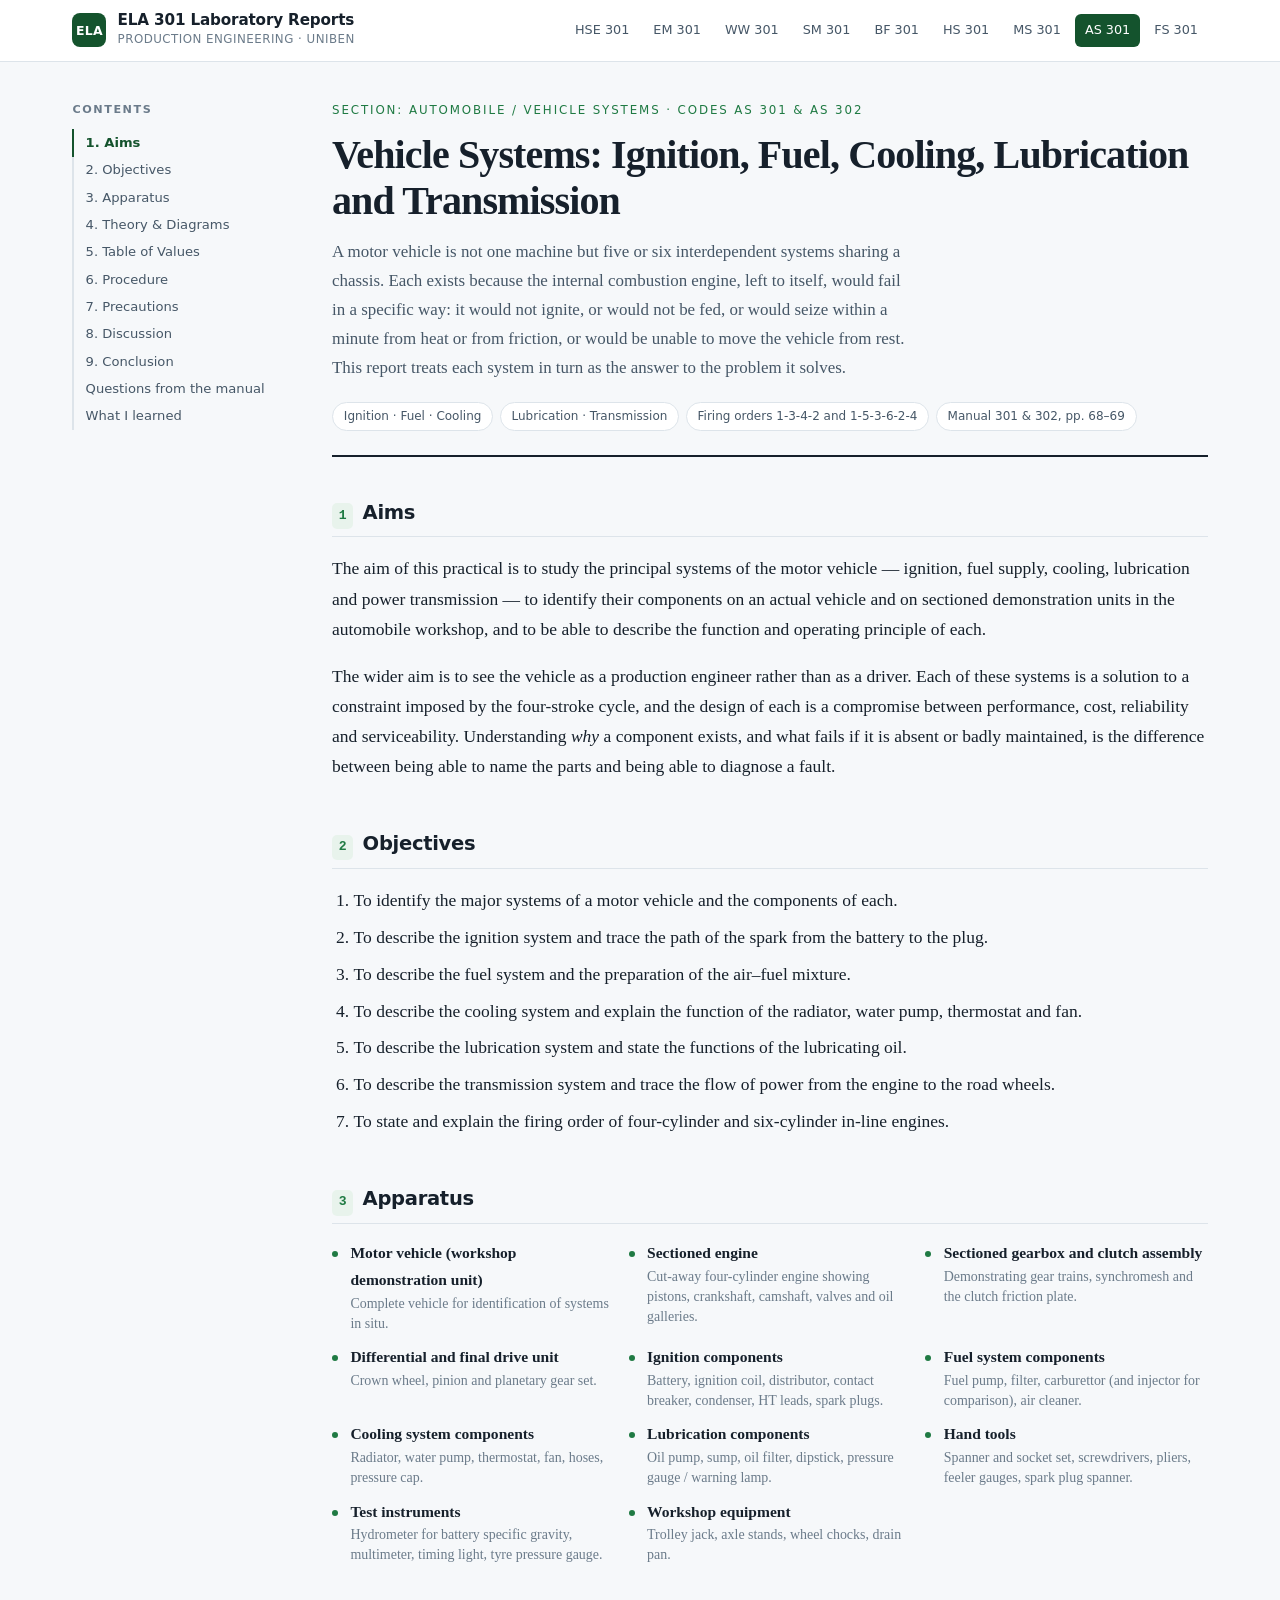
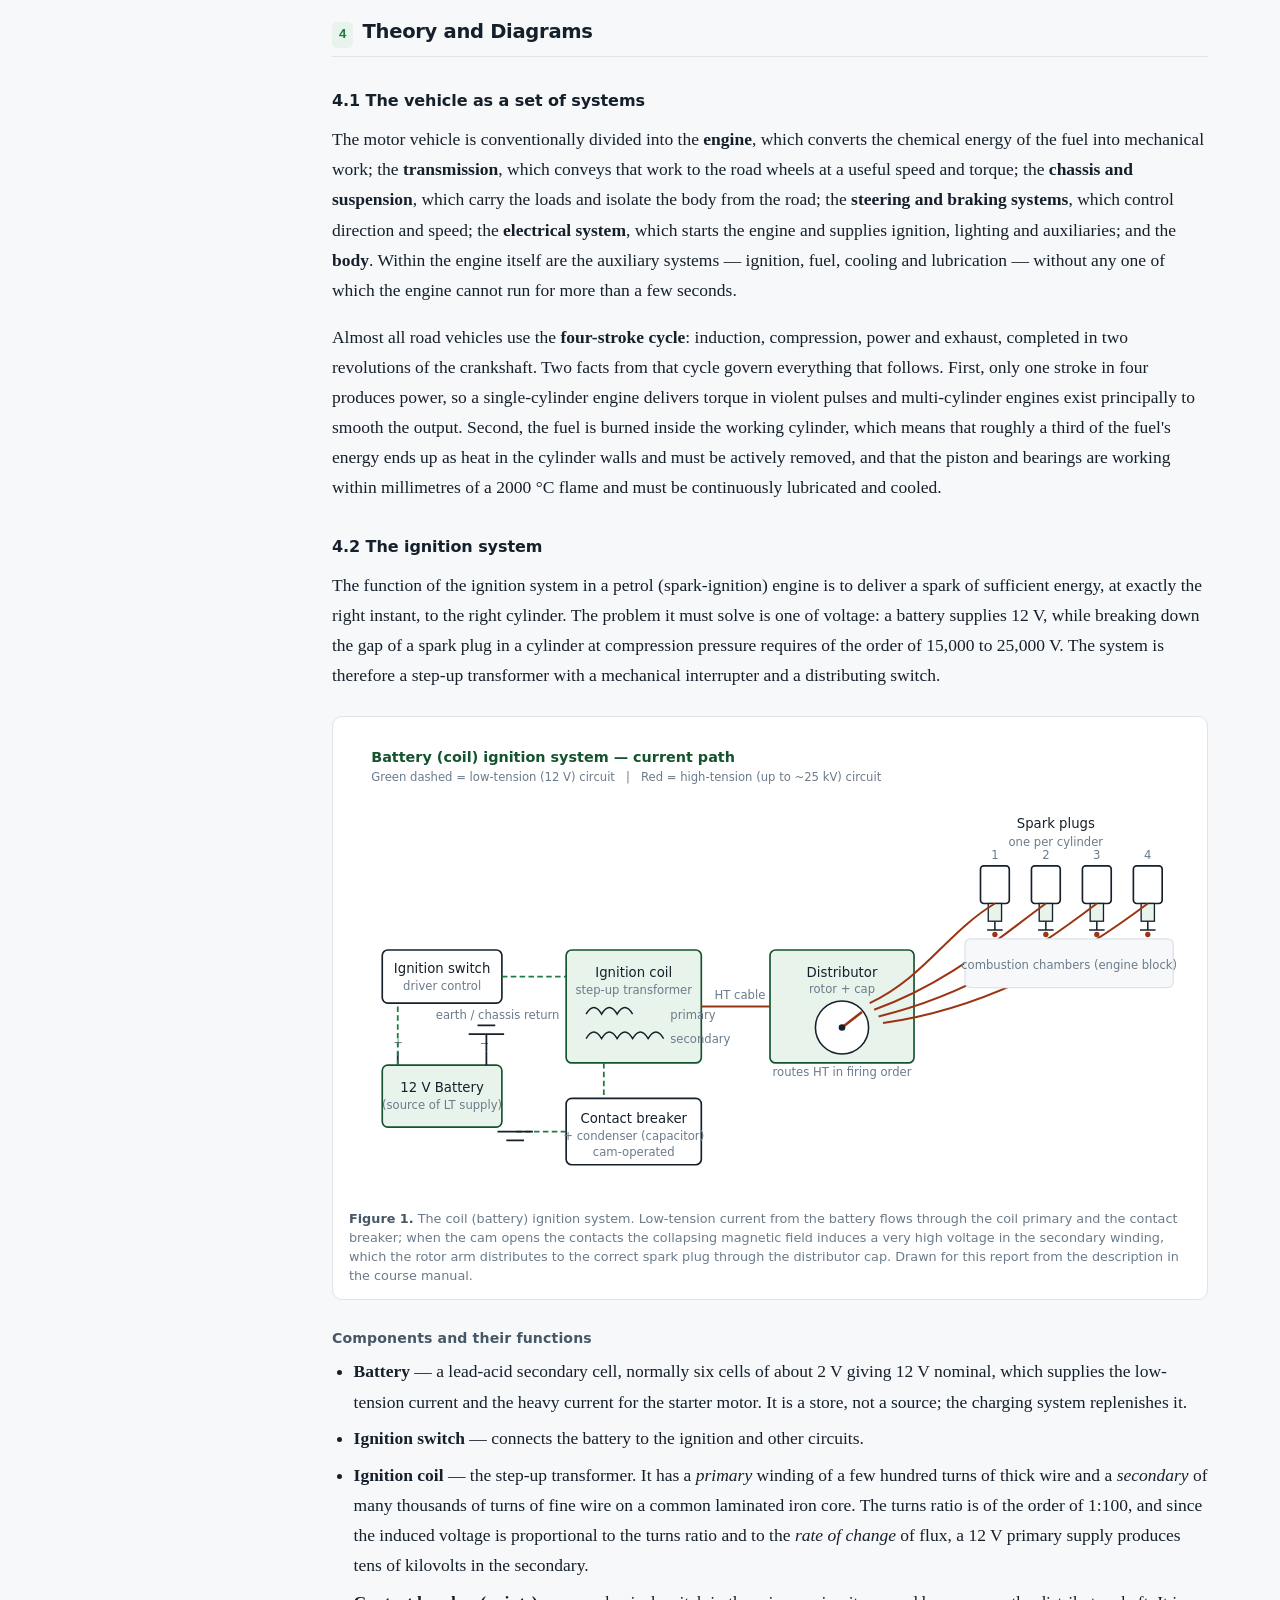
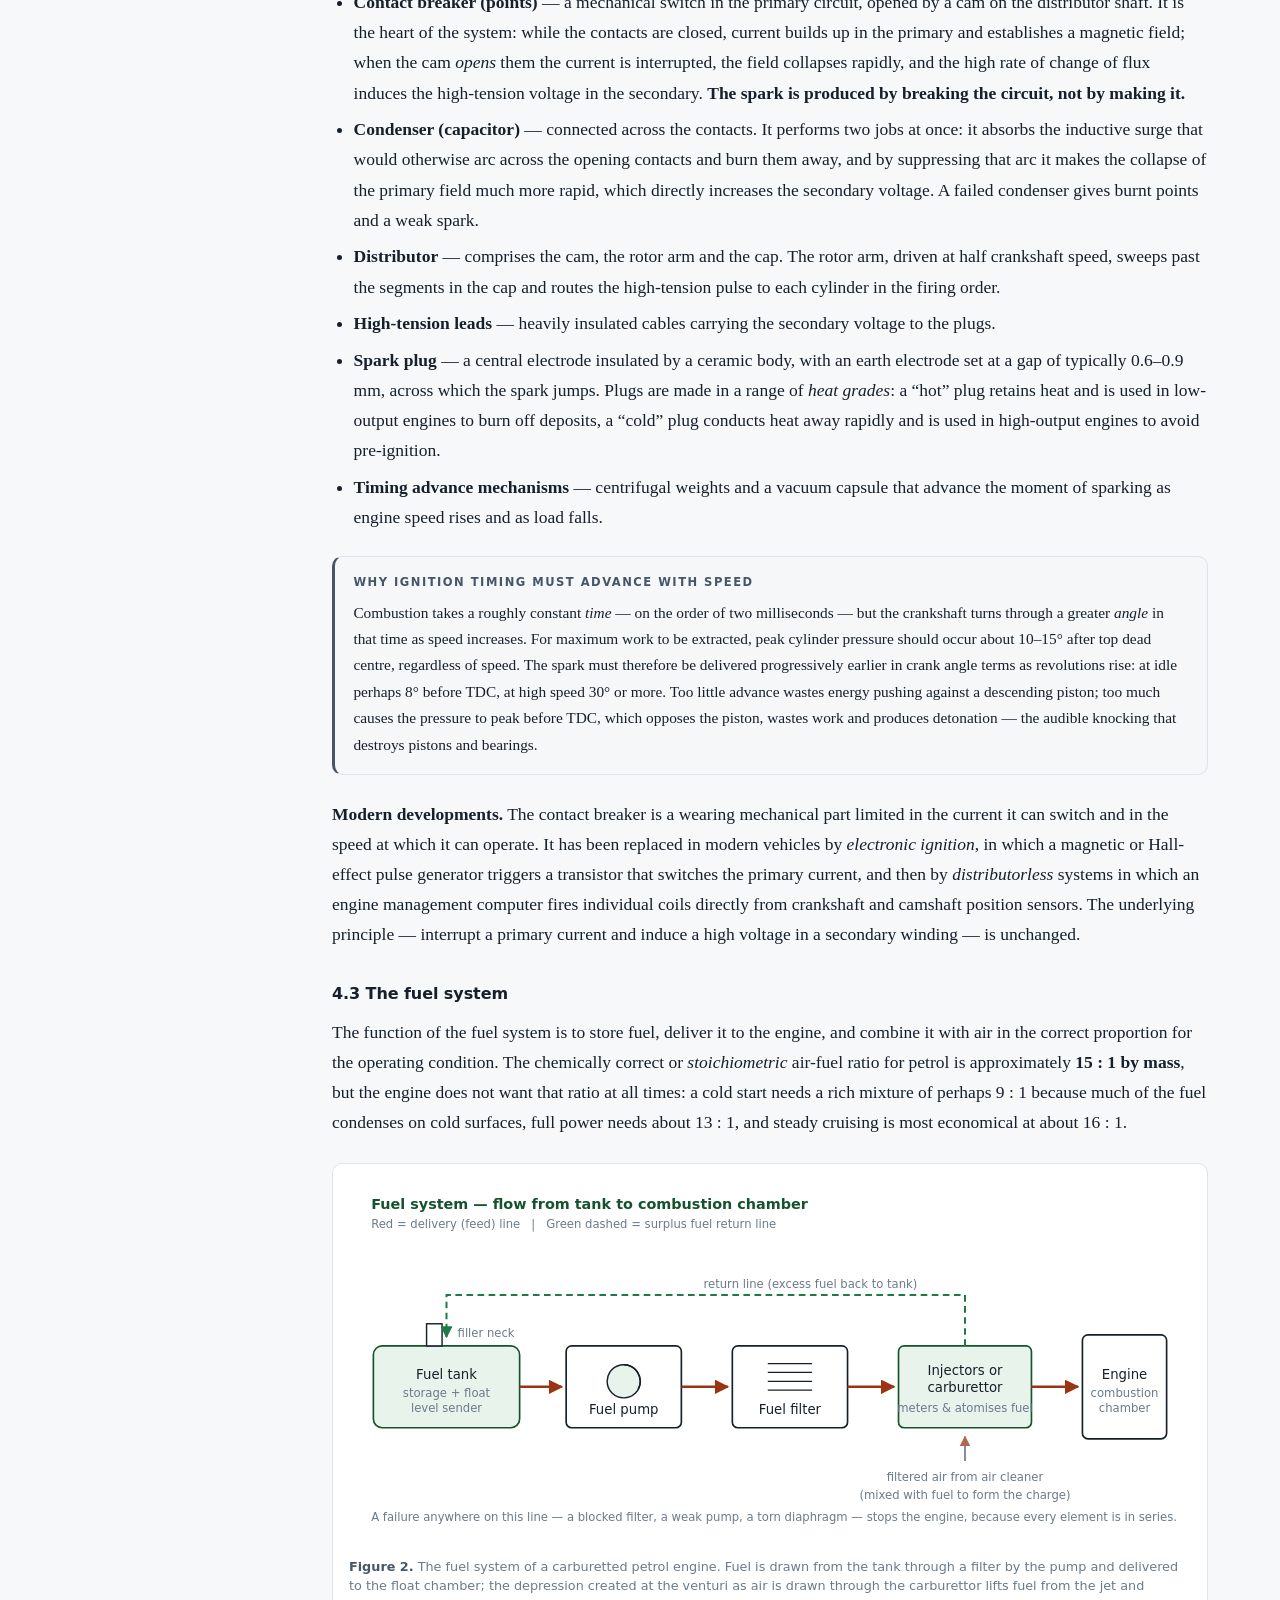
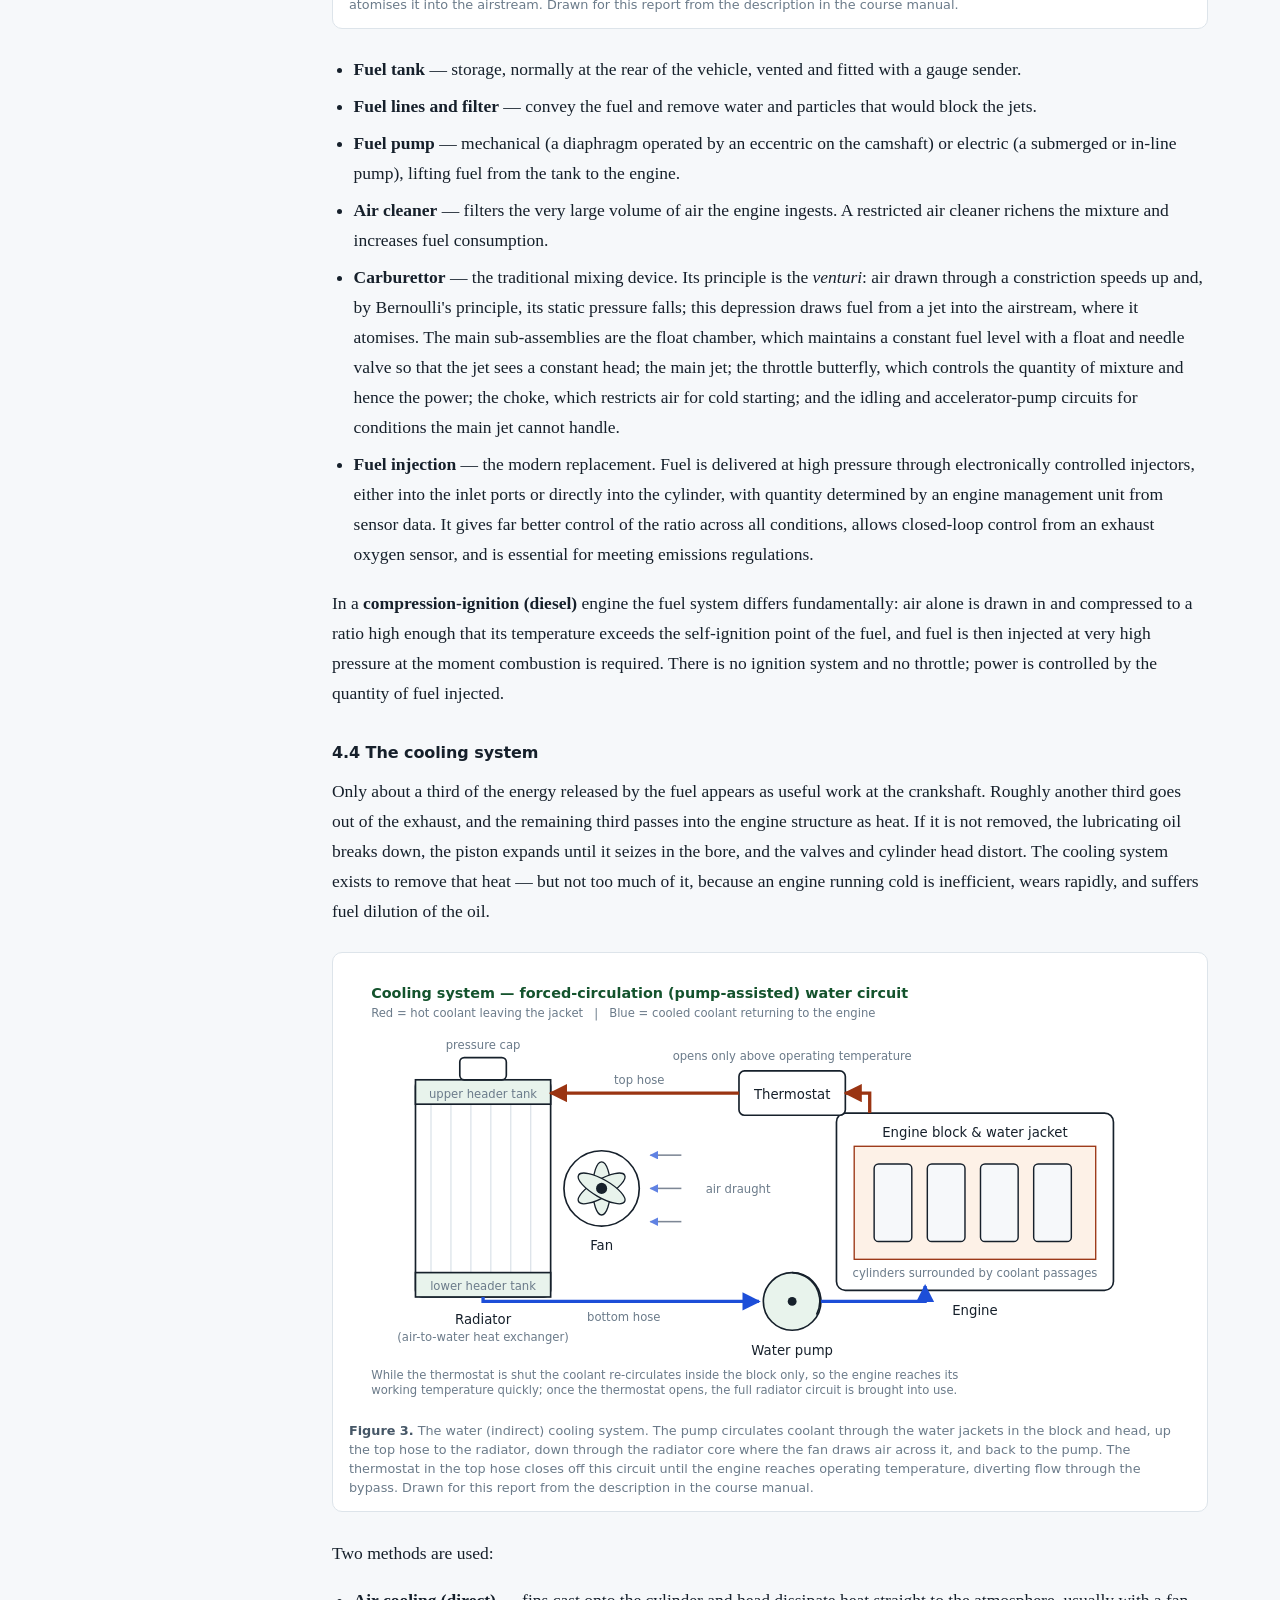
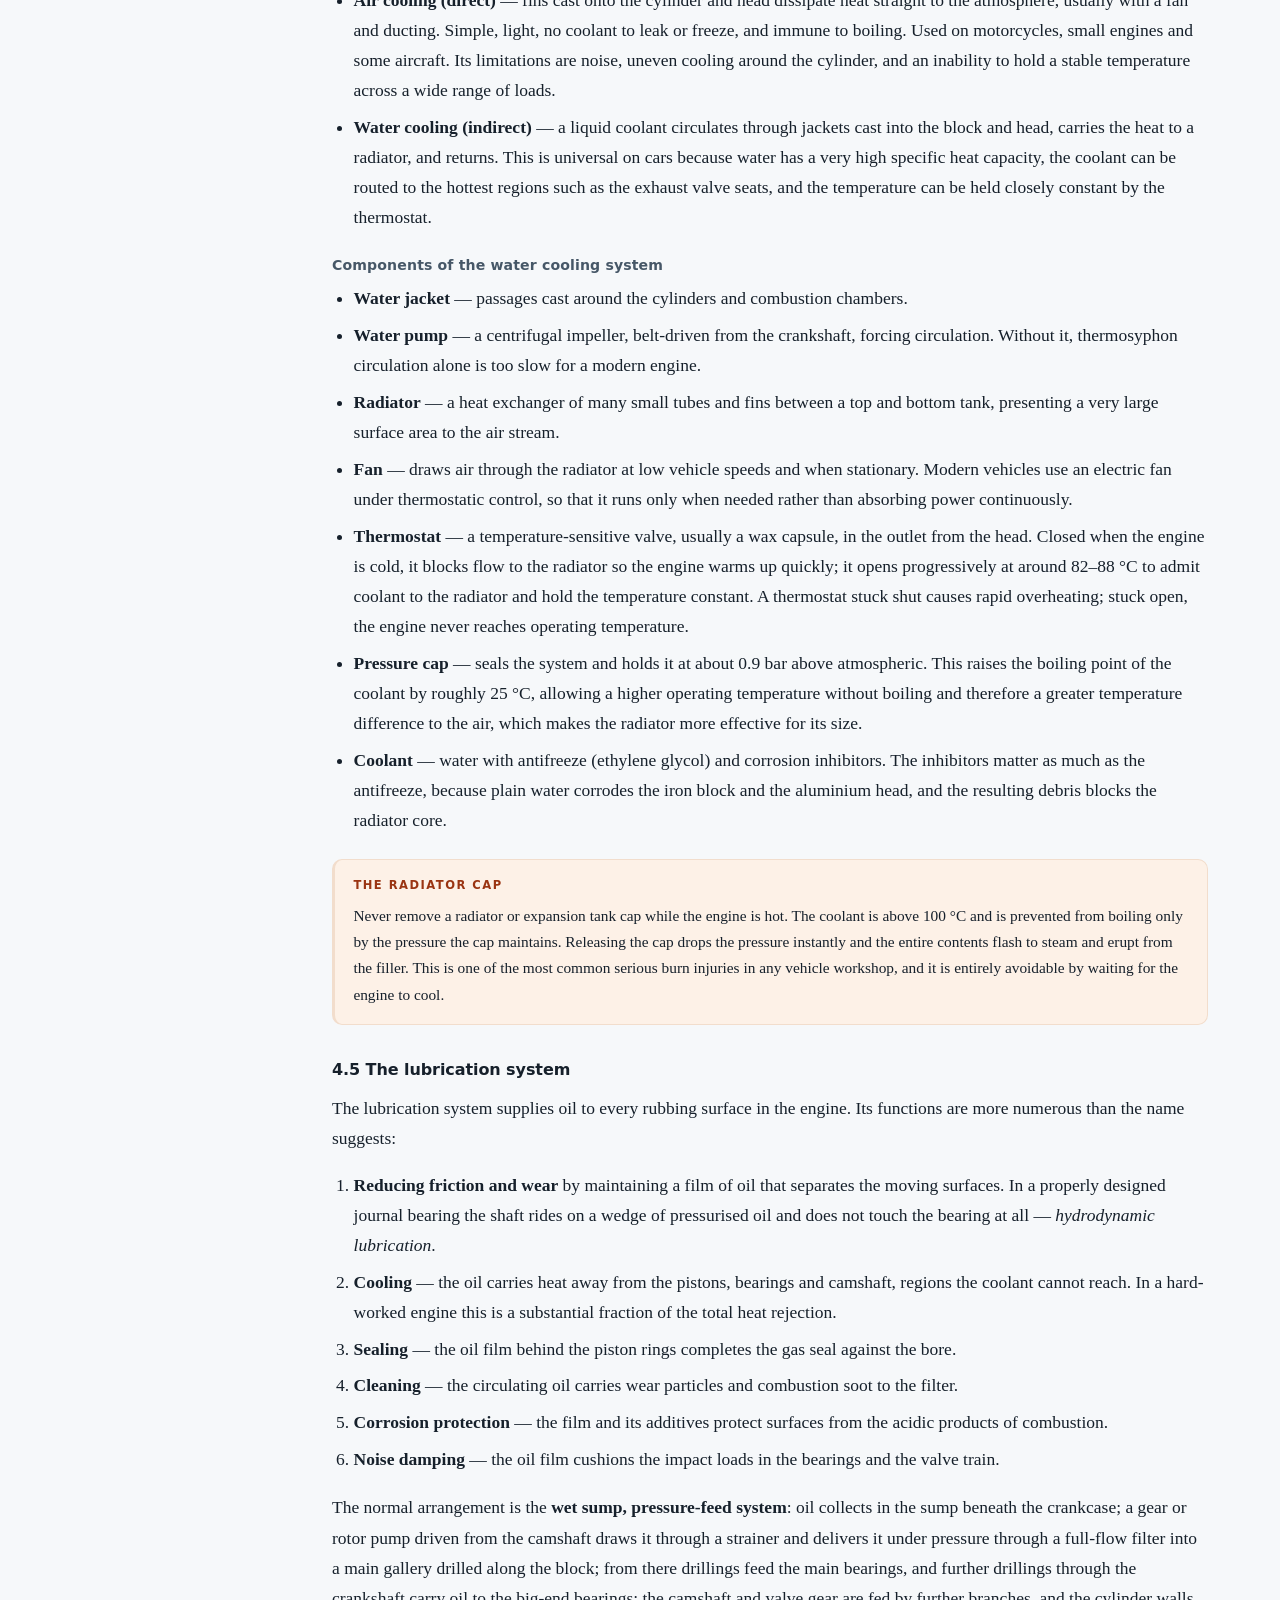
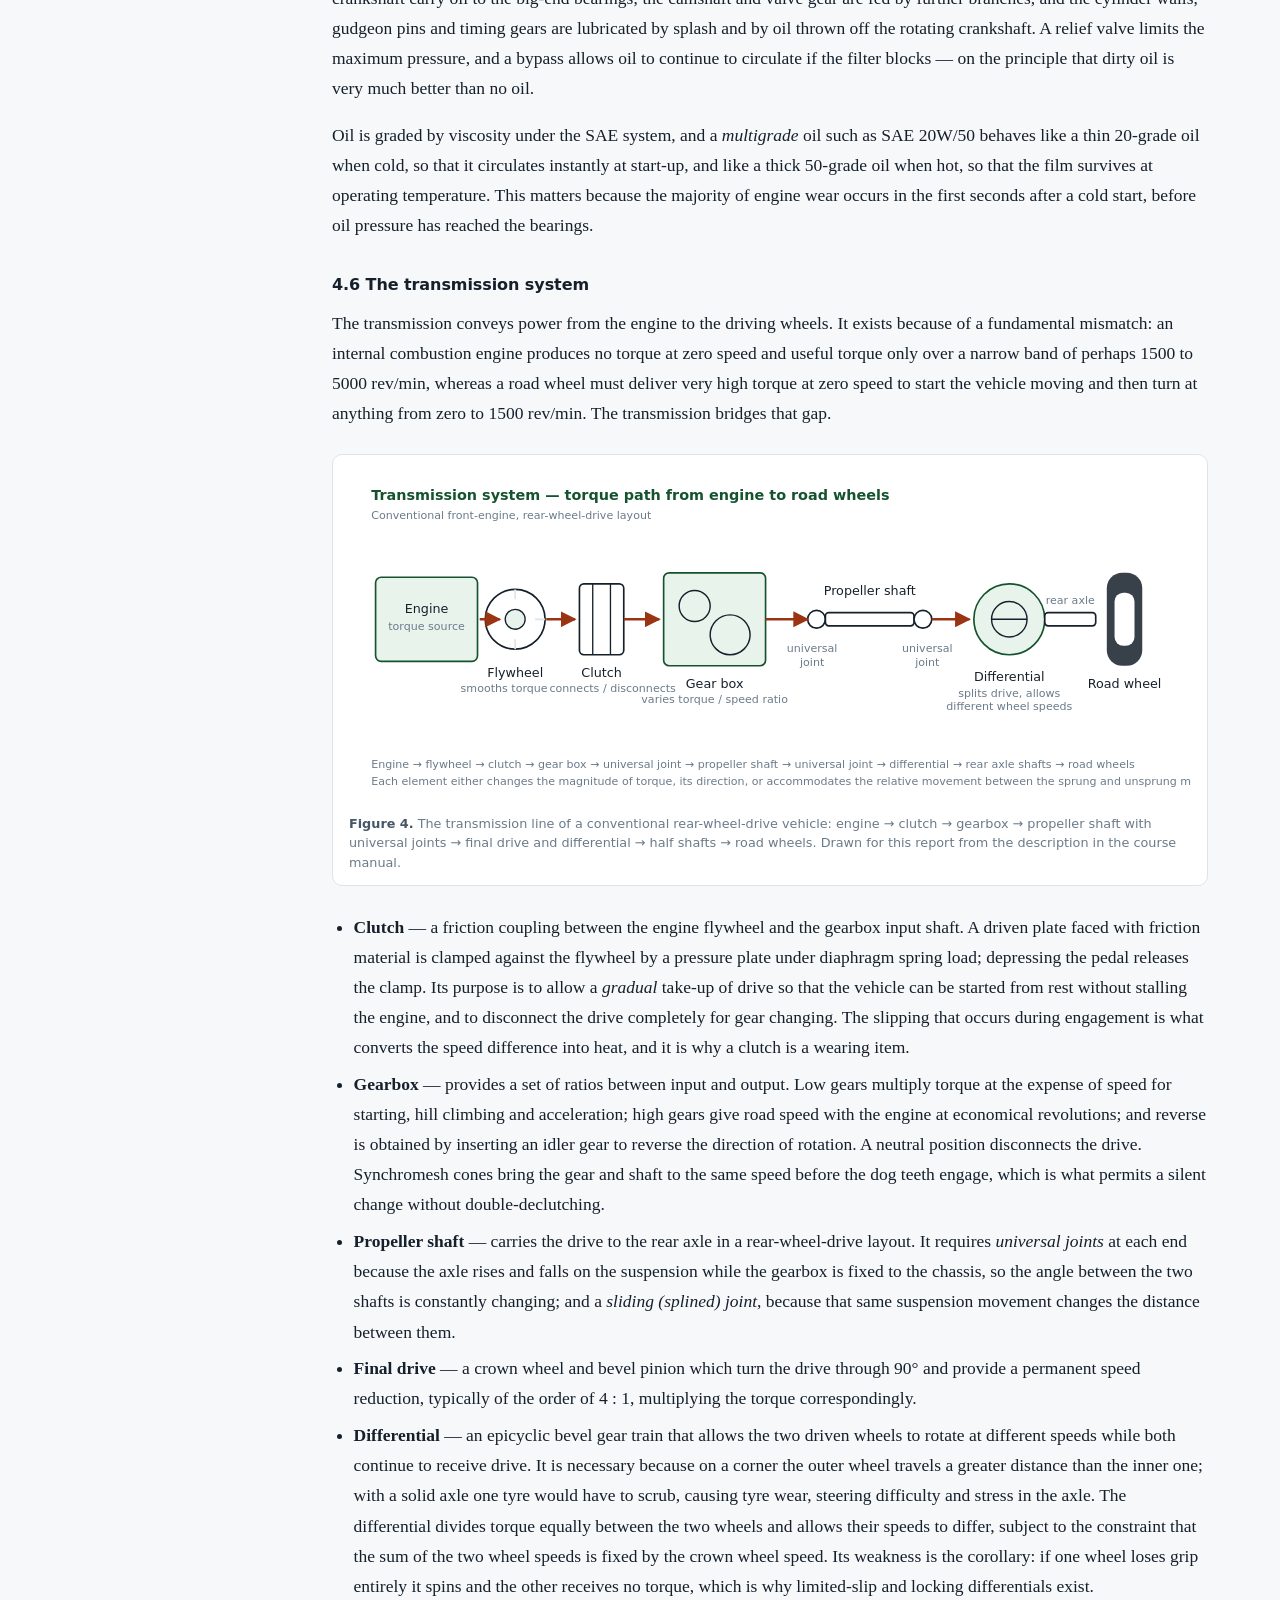
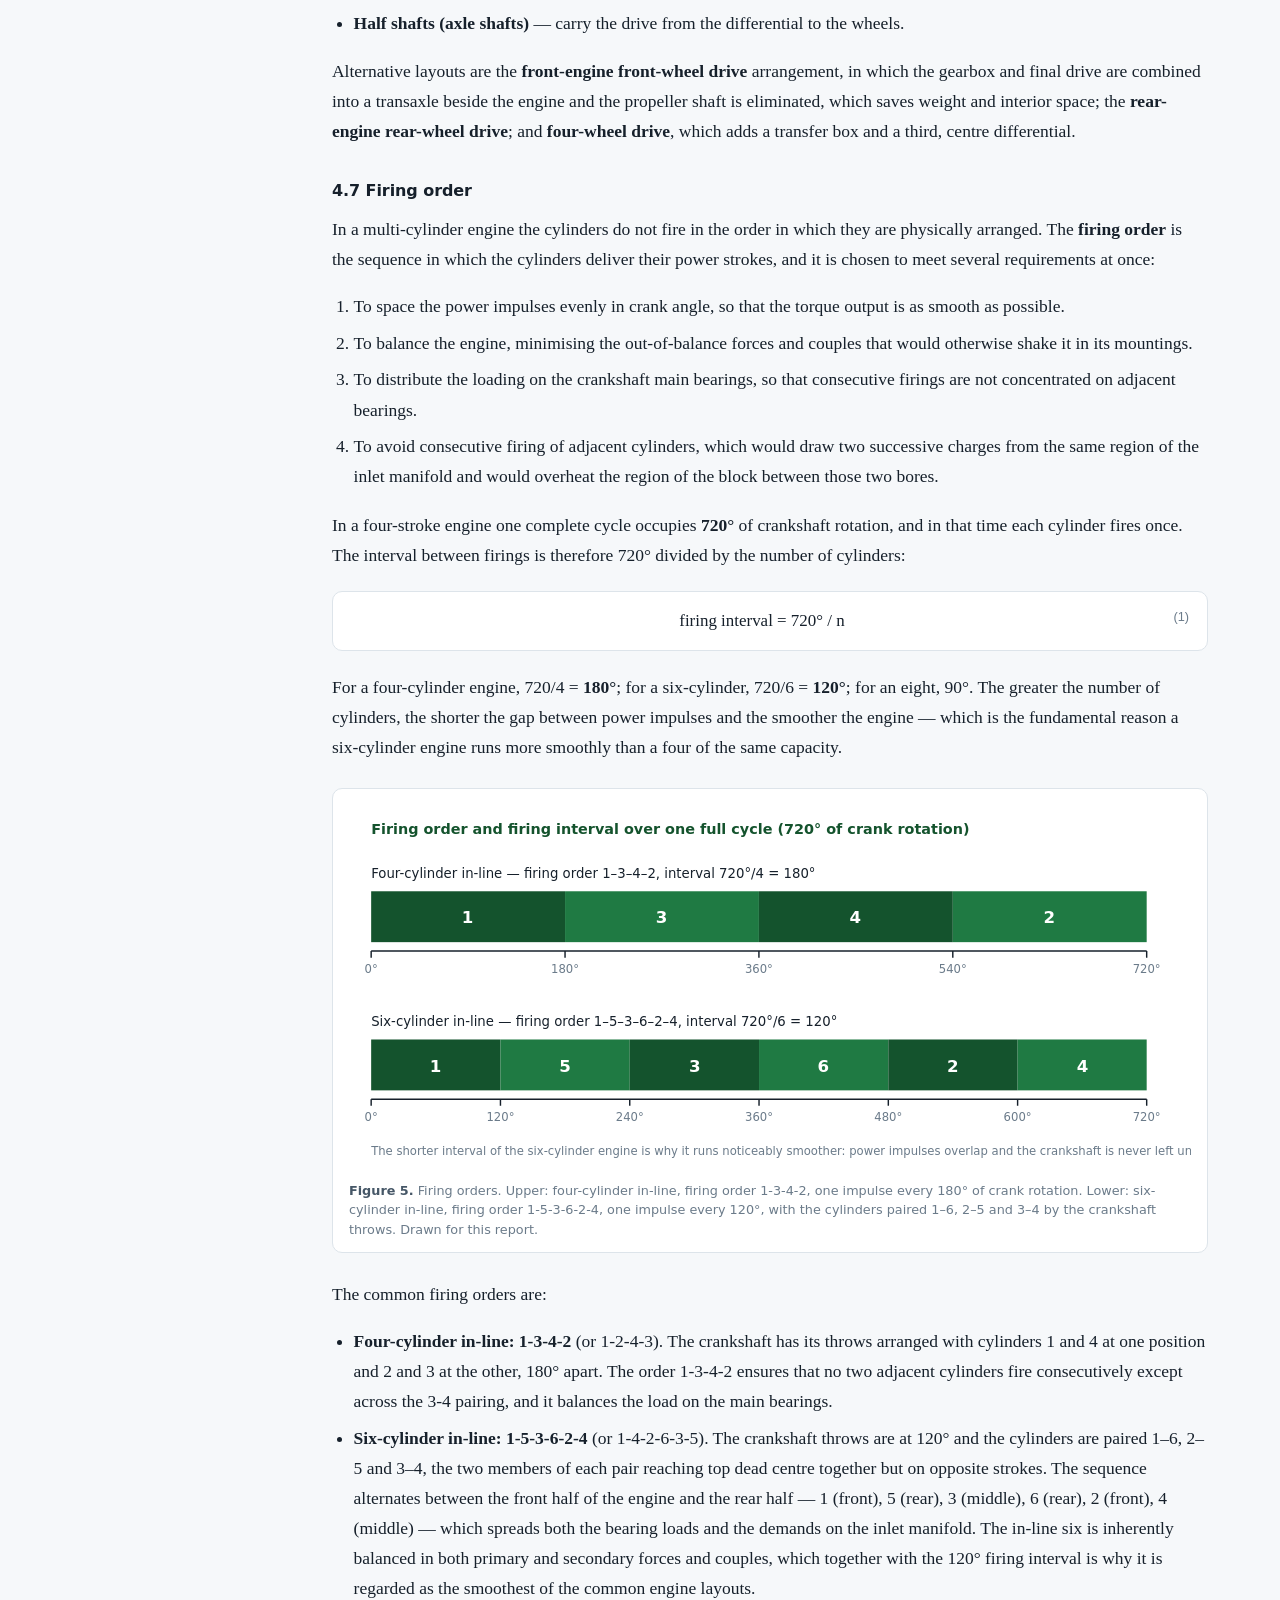
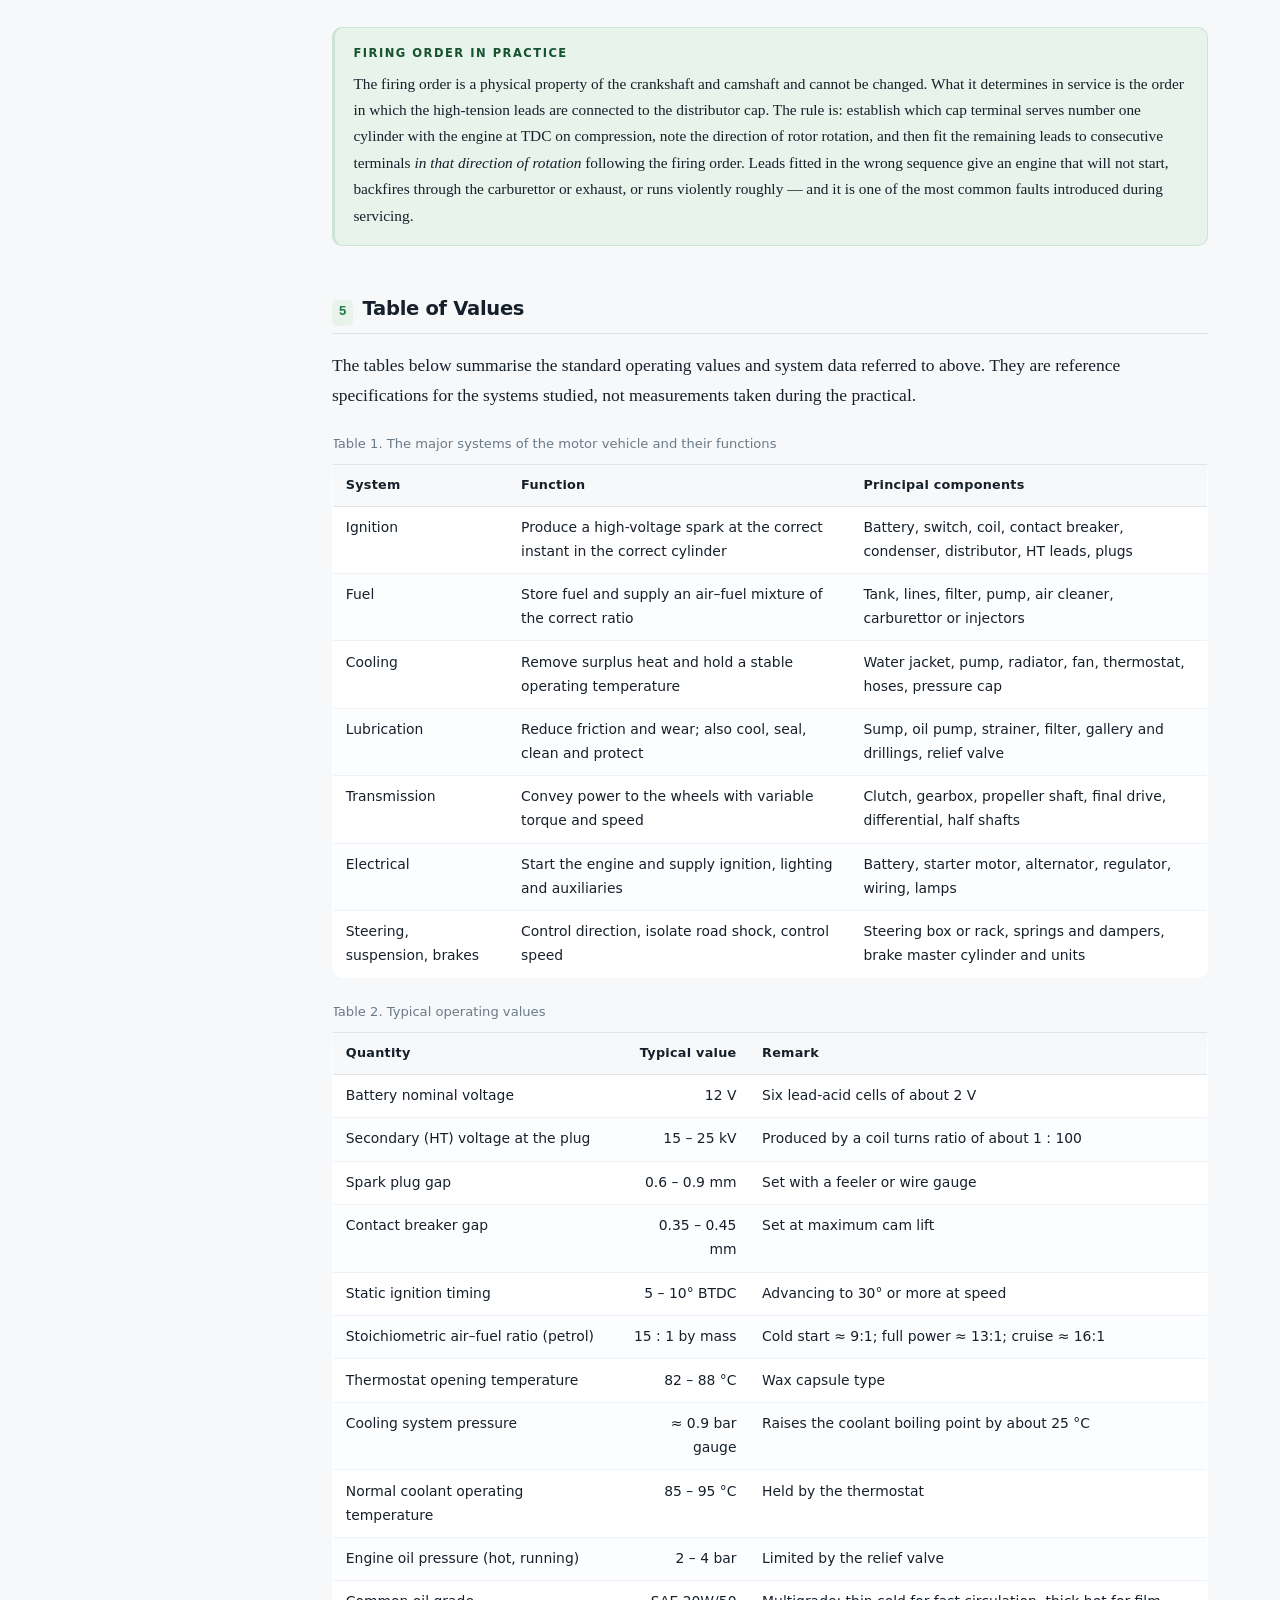
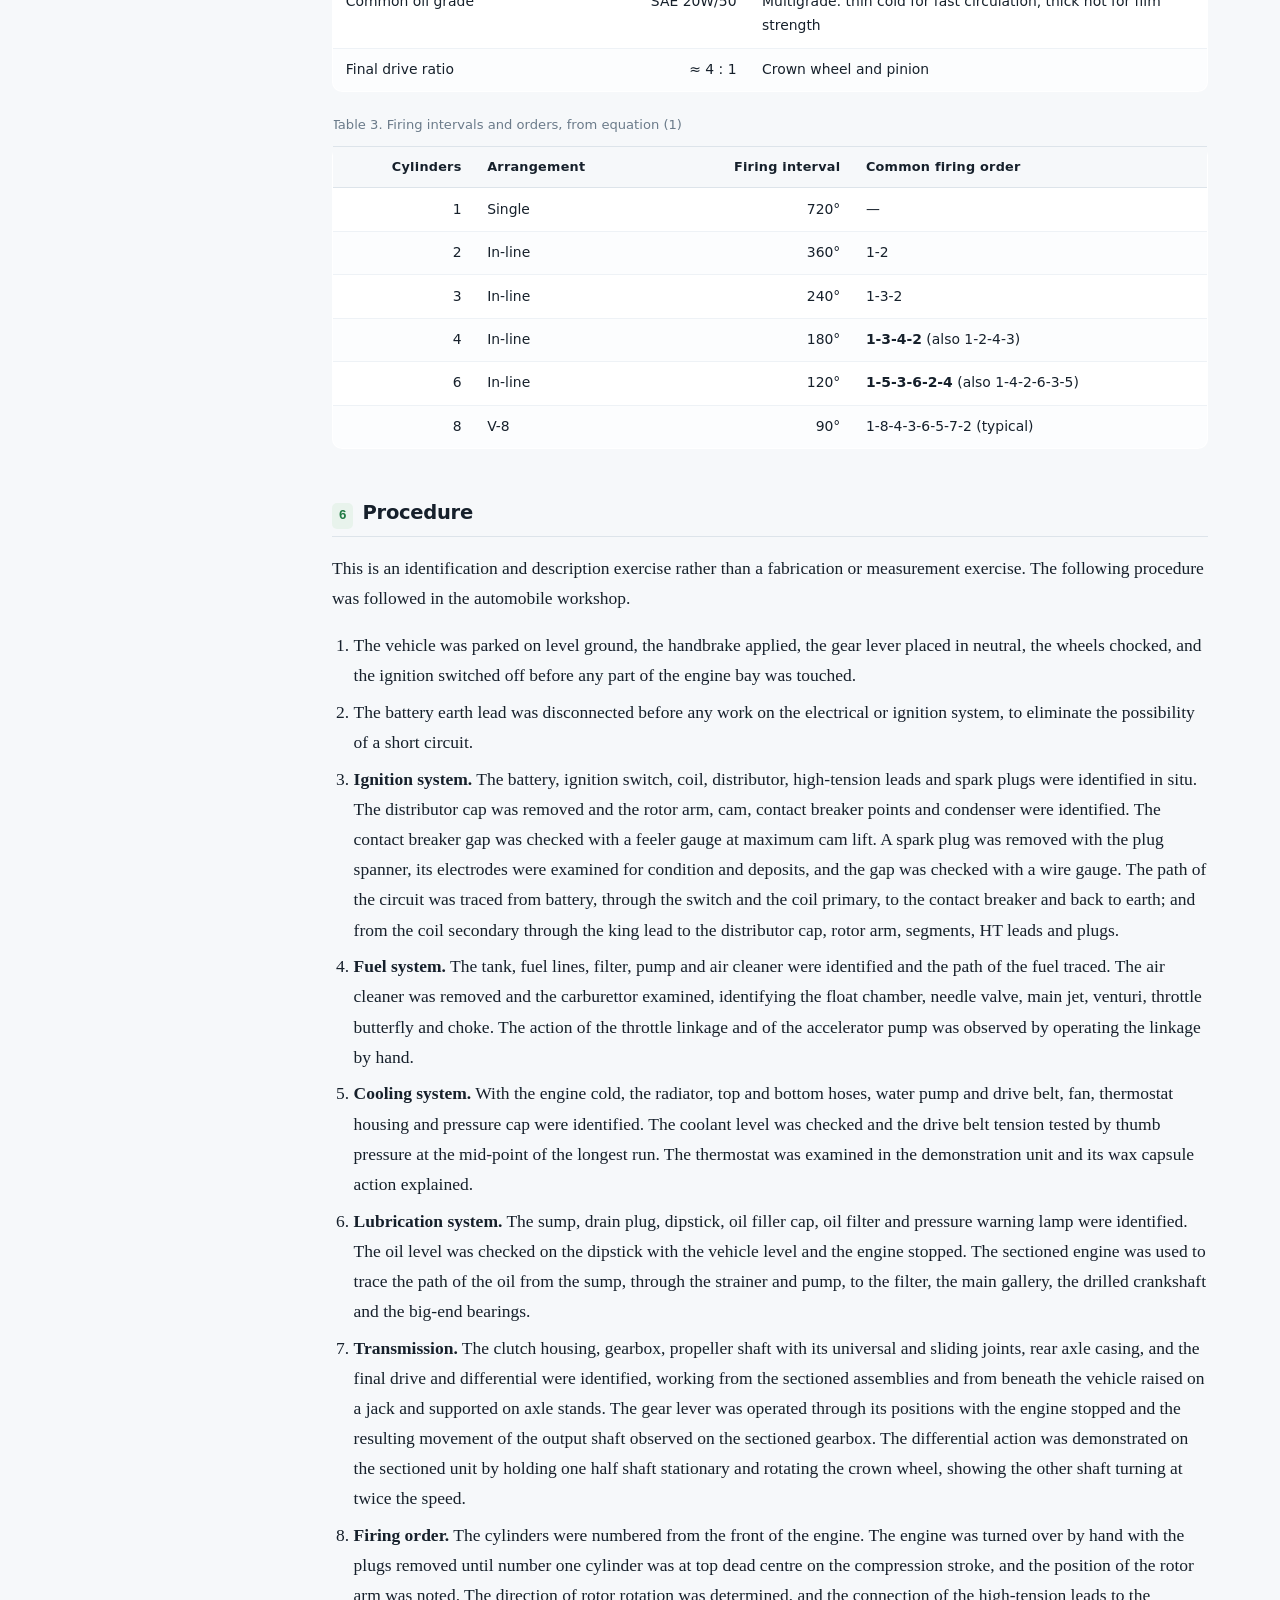
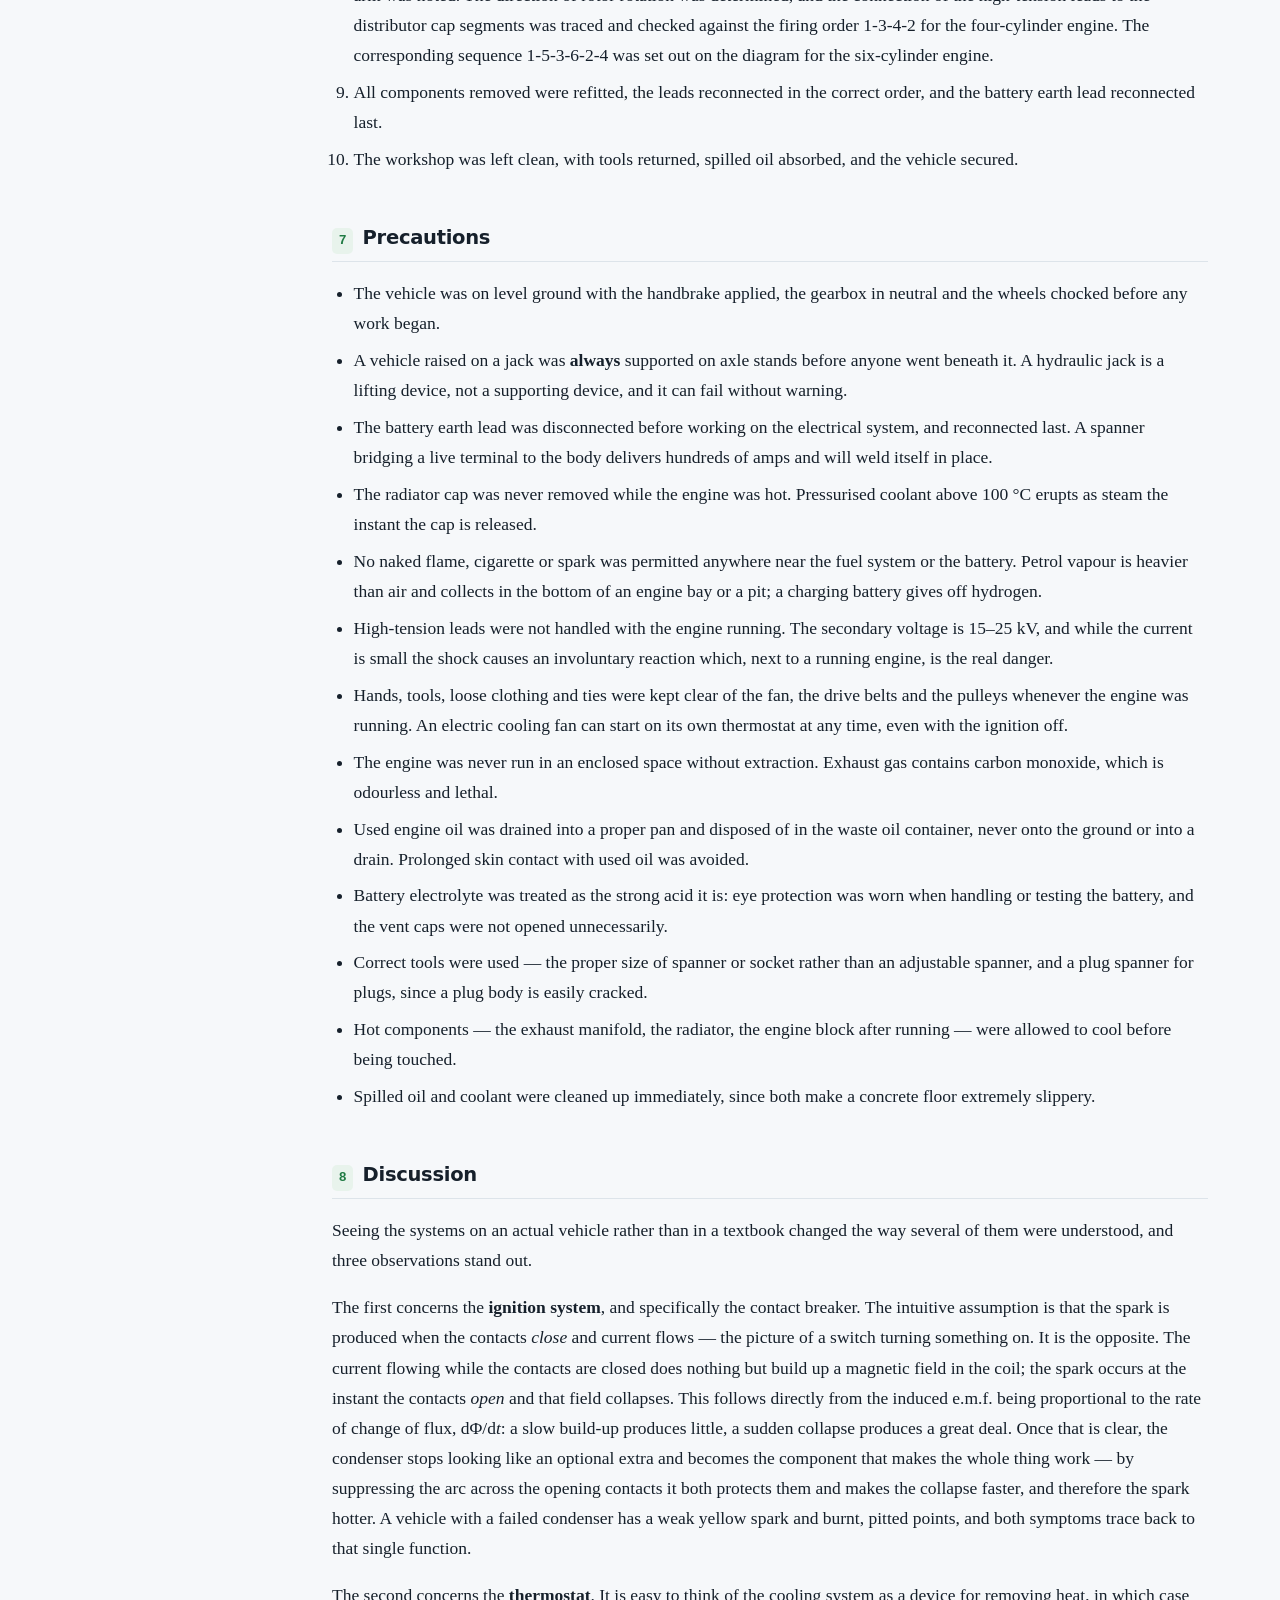
==== commit dce47f65: "Reframe Discussion sections: remove the invented first-person bench incidents The Discussion section" ====
--- a/site/reports/as-301.html
+++ b/site/reports/as-301.html
@@ -346,9 +346,9 @@
     <section class="block" id="discussion">
       <h2><span class="num">8</span> Discussion</h2>
       <p>Seeing the systems on an actual vehicle rather than in a textbook changed the way several of them were understood, and three observations stand out.</p>
-      <p>The first concerns the <strong>ignition system</strong>, and specifically the contact breaker. Most of us assumed before the session that the spark is produced when the contacts <em>close</em> and current flows &mdash; the intuitive picture of a switch turning something on. It is the opposite. The current flowing while the contacts are closed does nothing but build up a magnetic field in the coil; the spark occurs at the instant the contacts <em>open</em> and that field collapses. This follows directly from the induced e.m.f. being proportional to the rate of change of flux, d&Phi;/d<em>t</em>: a slow build-up produces little, a sudden collapse produces a great deal. Once that was clear, the condenser stopped looking like an optional extra and became the component that makes the whole thing work &mdash; by suppressing the arc across the opening contacts it both protects them and makes the collapse faster, and therefore the spark hotter. A vehicle with a failed condenser has a weak yellow spark and burnt, pitted points, and both symptoms trace back to that single function.</p>
+      <p>The first concerns the <strong>ignition system</strong>, and specifically the contact breaker. The intuitive assumption is that the spark is produced when the contacts <em>close</em> and current flows &mdash; the picture of a switch turning something on. It is the opposite. The current flowing while the contacts are closed does nothing but build up a magnetic field in the coil; the spark occurs at the instant the contacts <em>open</em> and that field collapses. This follows directly from the induced e.m.f. being proportional to the rate of change of flux, d&Phi;/d<em>t</em>: a slow build-up produces little, a sudden collapse produces a great deal. Once that is clear, the condenser stops looking like an optional extra and becomes the component that makes the whole thing work &mdash; by suppressing the arc across the opening contacts it both protects them and makes the collapse faster, and therefore the spark hotter. A vehicle with a failed condenser has a weak yellow spark and burnt, pitted points, and both symptoms trace back to that single function.</p>
       <p>The second concerns the <strong>thermostat</strong>. It is easy to think of the cooling system as a device for removing heat, in which case the thermostat &mdash; a valve that deliberately <em>restricts</em> cooling &mdash; looks like a strange thing to fit. The system is in fact a device for holding a <em>constant temperature</em>, and it must be sized for the worst case: full load, on a hill, in still air, at 35 &deg;C ambient. Under every other condition the radiator has far more capacity than the engine needs, and without the thermostat an engine on a cool morning would never reach operating temperature. A cold engine runs inefficiently, wears rapidly because the oil is thick and the clearances are wrong, and suffers fuel condensing on the bores and diluting the oil. The thermostat is therefore what converts an over-capacity heat exchanger into a regulated system, and it is the reason the two classic thermostat faults have opposite symptoms &mdash; stuck shut gives immediate overheating, stuck open gives an engine that never warms up and uses excessive fuel.</p>
-      <p>The third concerns the <strong>differential</strong>, which was the component that most benefited from the sectioned demonstration. On paper it is a bevel gear train; on the unit it is immediately obvious what it does. Holding one half shaft stationary and turning the crown wheel made the other shaft rotate at exactly twice the speed, which demonstrates the fundamental relationship that the sum of the two wheel speeds is fixed while their difference is free. That single property is what allows a vehicle to corner without scrubbing a tyre &mdash; and its corollary, seen in the same demonstration, is that torque is divided equally between the two wheels, so that if one loses grip entirely and spins, the other receives nothing. That is not a defect in the design; it is an unavoidable consequence of the same mechanism that makes cornering possible, and it is why limited-slip differentials exist as a separate solution.</p>
+      <p>The third concerns the <strong>differential</strong>, which was the component that most repays examination on a sectioned unit. On paper it is a bevel gear train; on the unit it is immediately obvious what it does. Hold one half shaft stationary and turn the crown wheel, and the other shaft rotates at exactly twice the speed, which demonstrates the fundamental relationship that the sum of the two wheel speeds is fixed while their difference is free. That single property is what allows a vehicle to corner without scrubbing a tyre &mdash; and its corollary is that torque is divided equally between the two wheels, so that if one loses grip entirely and spins, the other receives nothing. That is not a defect in the design; it is an unavoidable consequence of the same mechanism that makes cornering possible, and it is why limited-slip differentials exist as a separate solution.</p>
       <p>On <strong>firing order</strong>, working it out physically on the engine was more instructive than reading it. Establishing TDC on compression for number one cylinder, noting the rotor position and the direction of rotation, and then following round the cap made it clear that the firing order is not something the mechanic chooses but something the crankshaft and camshaft impose, and that the only decision available is which lead goes where. Setting out the 1-5-3-6-2-4 sequence for the six-cylinder engine on the diagram made the underlying logic visible too: the sequence alternates between the front and rear halves of the engine, which is exactly what is needed to spread the bearing loads and avoid drawing two consecutive charges from the same part of the manifold.</p>
       <p>Finally, the session made the interdependence of the systems concrete. The water pump, the fan and the alternator are all driven by one belt from the crankshaft; a broken belt therefore simultaneously stops the coolant circulating, stops the airflow through the radiator, and stops the battery being charged. The ignition depends on the battery, the battery depends on the alternator, the alternator depends on the belt. A single five-naira component failing takes out three systems at once. That kind of shared-dependency thinking &mdash; identifying the components whose failure propagates &mdash; is precisely the kind of analysis a production engineer applies to a manufacturing plant, and seeing it in a vehicle made the principle much easier to grasp.</p>
     </section>
